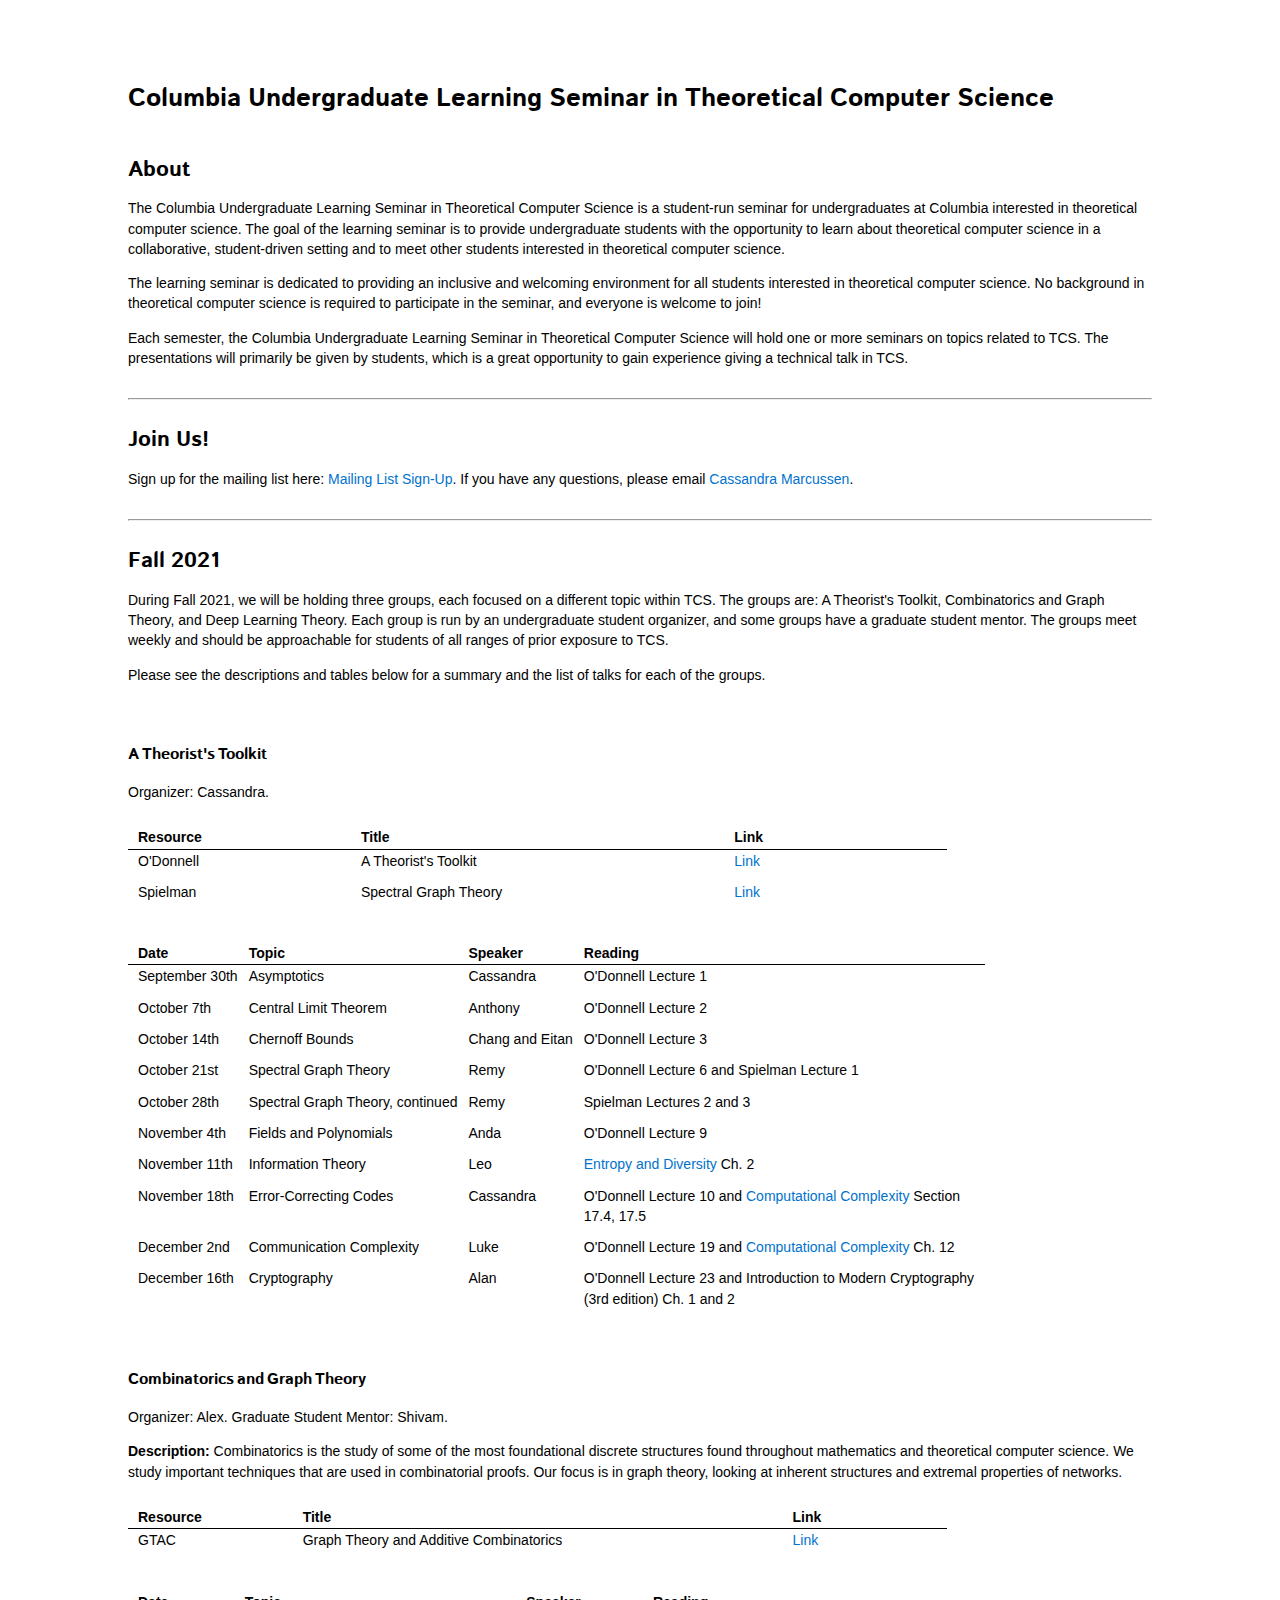
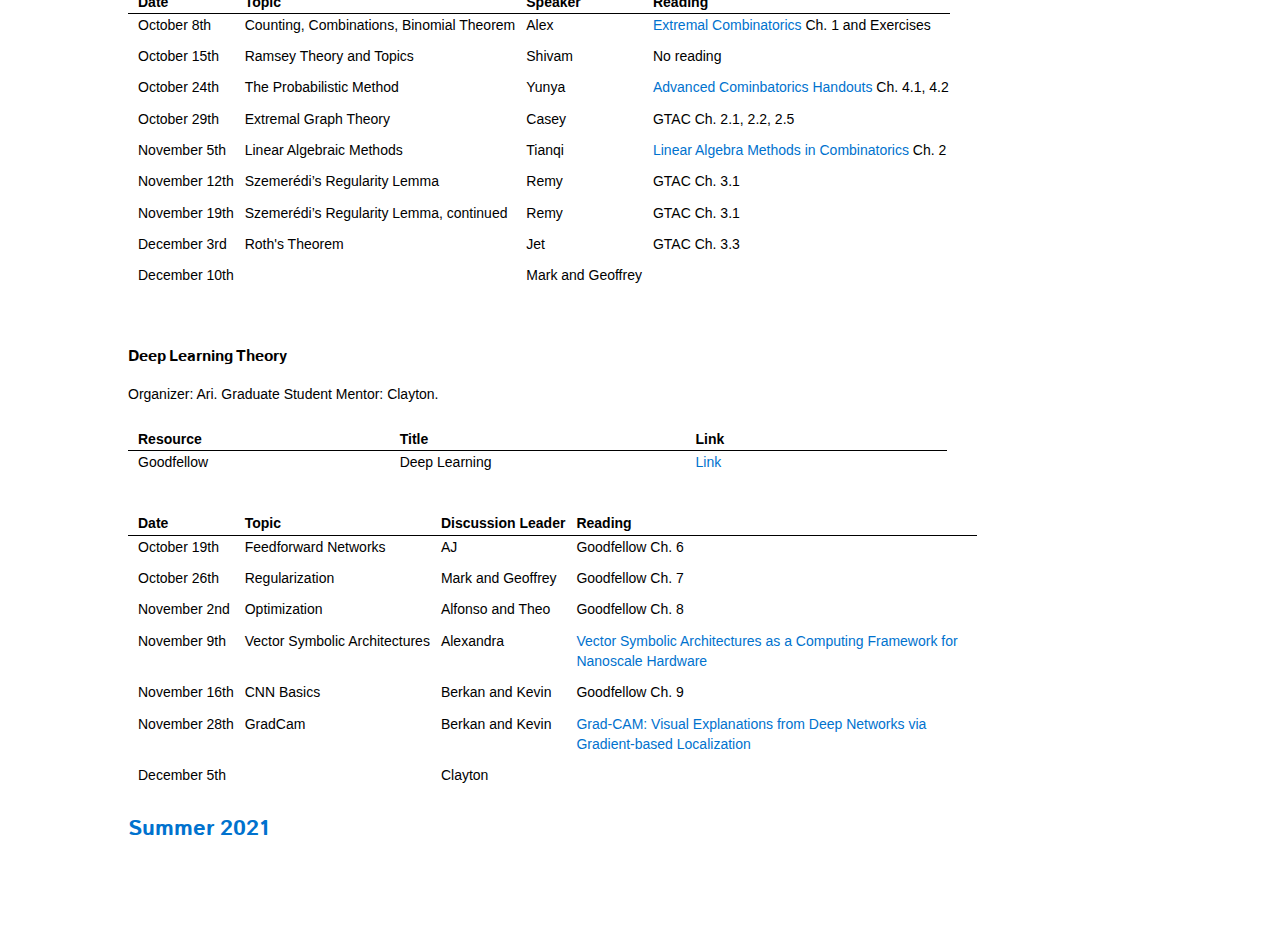
==== undergrad-tcs-seminar/index.html @ 846f9749 "Updating Fall 2021 and Summer 2021 pages" ====
<!DOCTYPE html>
<html lang="en" class="no-js">

<head>
    <!--Website Google searchability-->
    <meta name="google-site-verification" content="xvD194KsBxeaW40tr48z5nGiEF-zbgEgpTNHhK2AMu8" />
    <!-- Mobile Specific Meta -->
    <meta name="viewport" content="width=device-width, initial-scale=1, shrink-to-fit=no">
    <!-- Favicon-->
    <link rel="shortcut icon" href="img/fav.png">
    <!-- Author Meta -->
    <meta name="author" content="Clayton">
    <!-- Meta Description -->
    <meta name="description" content="">
    <!-- Meta Keyword -->
    <meta name="keywords" content="">
    <!-- meta character set -->
    <meta charset="UTF-8">
    <!-- Site Title -->
    <title>Columbia Undergraduate Learning Seminar in Theoretical Computer Science</title>
    <link rel="stylesheet" href="undergrad-seminar-style.css">
    <!--Fonts-->
    <link href="https://fonts.googleapis.com/css?family=Istok+Web|Roboto+Slab&display=swap" rel="stylesheet">
    <!--Favicon-->
    <link rel="apple-touch-icon" sizes="180x180" href="favicon/apple-touch-icon.png">
    <link rel="icon" type="image/png" sizes="32x32" href="favicon/favicon-32x32.png">
    <link rel="icon" type="image/png" sizes="16x16" href="favicon/favicon-16x16.png">
    <link rel="manifest" href="favicon/site.webmanifest">
    <link rel="mask-icon" href="favicon/safari-pinned-tab.svg" color="#5bbad5">
    <meta name="msapplication-TileColor" content="#da532c">
    <meta name="theme-color" content="#ffffff">
    <!-- Script -->
    <script type="text/javascript">
    function toggle_visibility(id) {
        var e = document.getElementById(id);
        if (e.style.display == 'block')
            e.style.display = 'none';
        else
            e.style.display = 'block';
    }
    //-->
    </script>
</head>

<body>
    <h1>Columbia Undergraduate Learning Seminar in Theoretical Computer Science</h1>
   
    <h2>About</h2>
    <p>The Columbia Undergraduate Learning Seminar in Theoretical Computer Science is a student-run seminar for undergraduates at Columbia interested in theoretical computer science. The goal of the learning seminar is to provide undergraduate students with the opportunity to learn about theoretical computer science in a collaborative, student-driven setting and to meet other students interested in theoretical computer science.
    </p>
    <p>
    The learning seminar is dedicated to providing an inclusive and welcoming environment for all students interested in theoretical computer science. No background in theoretical computer science is required to participate in the seminar, and everyone is welcome to join!
    </p>   
    <p>
    Each semester, the Columbia Undergraduate Learning Seminar in Theoretical Computer Science will hold one or more seminars on topics related to TCS. The presentations will primarily be given by students, which is a great opportunity to gain experience giving a technical talk in TCS.
    </p>
    <hr>
    <h2>Join Us!</h2>
    Sign up for the mailing list here: <a href="https://forms.gle/4WubgZShWTWrSktM9">Mailing List Sign-Up</a>.

    If you have any questions, please email <a href="mailto:cem2242@columbia.edu?subject=%5BUndergrad TCS Seminar%5D">Cassandra Marcussen</a>.

    <hr>
    <h2> Fall 2021
    </h2>
    <div id='fall21' style="display: block;">
        <p>During Fall 2021, we will be holding three groups, each focused on a different topic within TCS. The groups are: A Theorist's Toolkit, Combinatorics and Graph Theory, and Deep Learning Theory. Each group is run by an undergraduate student organizer, and some groups have a graduate student mentor. The groups meet weekly and should be approachable for students of all ranges of prior exposure to TCS.</p>
        <p>Please see the descriptions and tables below for a summary and the list of talks for each of the groups.</p>

        <div id='fall21-theorists-toolkit' class='fall21-group'>
            <h3>A Theorist's Toolkit</h3>
            <p>Organizer: Cassandra.</p>
            <!--p><b>Description:</b> </p-->
            <div style="height: 10px;"></div>
            <table>
                <tr>
                    <th>Resource</th>
                    <th>Title</th>
                    <th>Link</th>
                </tr>
                <tr>
                    <td>O'Donnell</td>
                    <td>A Theorist's Toolkit</td>
                    <td><a href="http://www.cs.cmu.edu/~odonnell/toolkit13/">Link</a></td>
                </tr>
                <tr>
                    <td>Spielman</td>
                    <td>Spectral Graph Theory</td>
                    <td><a href="http://www.cs.yale.edu/homes/spielman/561/">Link</a></td>
                </tr>
            </table>
            <div style="height: 30px;"></div>
            <table>
                <tr>
                    <th>Date</th>
                    <th>Topic</th>
                    <th>Speaker</th>
                    <th>Reading</th>
                </tr>
                <tr>
                    <td>September 30th</td>
                    <td>Asymptotics</td>
                    <td>Cassandra</td>
                    <td>O'Donnell Lecture 1</td>
                </tr>
                <tr>
                    <td>October 7th</td>
                    <td>Central Limit Theorem</td>
                    <td>Anthony</td>
                    <td>O'Donnell Lecture 2</td>
                </tr>
                <tr>
                    <td>October 14th</td>
                    <td>Chernoff Bounds</td>
                    <td>Chang and Eitan</td>
                    <td>O'Donnell Lecture 3</td>
                </tr>
                <tr>
                    <td>October 21st</td>
                    <td>Spectral Graph Theory</td>
                    <td>Remy</td>
                    <td>O'Donnell Lecture 6 and Spielman Lecture 1</td>
                </tr>
                <tr>
                    <td>October 28th</td>
                    <td>Spectral Graph Theory, continued</td>
                    <td>Remy</td>
                    <td>Spielman Lectures 2 and 3</td>
                </tr>
                <tr>
                    <td>November 4th</td>
                    <td>Fields and Polynomials</td>
                    <td>Anda</td>
                    <td>O'Donnell Lecture 9</td>
                </tr>
                <tr>
                    <td>November 11th</td>
                    <td>Information Theory</td>
                    <td>Leo</td>
                    <td><a href="https://arxiv.org/pdf/2012.02113.pdf">Entropy and Diversity</a> Ch. 2</td>
                </tr>
                <tr>
                    <td>November 18th</td>
                    <td>Error-Correcting Codes</td>
                    <td>Cassandra</td>
                    <td>O'Donnell Lecture 10 and <a href="https://theory.cs.princeton.edu/complexity/book.pdf">Computational Complexity</a> Section 17.4, 17.5</td>
                </tr>
                <tr>
                    <td>December 2nd</td>
                    <td>Communication Complexity</td>
                    <td>Luke</td>
                    <td>O'Donnell Lecture 19 and <a href="https://theory.cs.princeton.edu/complexity/book.pdf">Computational Complexity</a> Ch. 12</td>
                </tr>
                <tr>
                    <td>December 16th</td>
                    <td>Cryptography</td>
                    <td>Alan</td>
                    <td>O'Donnell Lecture 23 and Introduction to Modern Cryptography (3rd edition) Ch. 1 and 2</td>
                </tr>
            </table>
        </div>

        <div id='fall21-combinatorics-and-graphs' class='fall21-group'>
            <h3>Combinatorics and Graph Theory</h3>
            <p>Organizer: Alex. Graduate Student Mentor: Shivam.</p>
            <p><b>Description:</b> Combinatorics is the study of some of the most foundational discrete structures found throughout mathematics and theoretical computer science. We study important techniques that are used in combinatorial proofs. Our focus is in graph theory, looking at inherent structures and extremal properties of networks.</p>
            <div style="height: 10px;"></div>
            <table>
                <tr>
                    <th>Resource</th>
                    <th>Title</th>
                    <th>Link</th>
                </tr>
                <tr>
                    <td>GTAC</td>
                    <td>Graph Theory and Additive Combinatorics</td>
                    <td><a href="https://yufeizhao.com/gtac/gtac.pdf">Link</a></td>
                </tr>
            </table>
            <div style="height: 30px;"></div>
            <table>
                <tr>
                    <th>Date</th>
                    <th>Topic</th>
                    <th>Speaker</th>
                    <th>Reading</th>
                </tr>
                <tr>
                    <td>October 8th</td>
                    <td>Counting, Combinations, Binomial Theorem</td>
                    <td>Alex</td>
                    <td><a href="https://link.springer.com/book/10.1007%2F978-3-642-17364-6">Extremal Combinatorics</a> Ch. 1 and Exercises</td>
                </tr>
                <tr>
                    <td>October 15th</td>
                    <td>Ramsey Theory and Topics</td>
                    <td>Shivam</td>
                    <td>No reading</td>
                </tr>
                <tr>
                    <td>October 24th</td>
                    <td>The Probabilistic Method</td>
                    <td>Yunya</td>
                    <td><a href="https://www.math.drexel.edu/~jblasiak/ujhandout.pdf">Advanced Cominbatorics Handouts</a> Ch. 4.1, 4.2</td>
                </tr>
                <tr>
                    <td>October 29th</td>
                    <td>Extremal Graph Theory </td>
                    <td>Casey</td>
                    <td>GTAC Ch. 2.1, 2.2, 2.5</td>
                </tr>
                <tr>
                    <td>November 5th</td>
                    <td>Linear Algebraic Methods </td>
                    <td>Tianqi</td>
                    <td><a href="http://www.math.ucsd.edu/~sspiro/Abacus/AbacusF19.pdf">Linear Algebra Methods in Combinatorics</a> Ch. 2</td>
                </tr>
                <tr>
                    <td>November 12th</td>
                    <td>Szemerédi’s Regularity Lemma</td>
                    <td>Remy</td>
                    <td>GTAC Ch. 3.1</td>
                </tr>
                <tr>
                    <td>November 19th</td>
                    <td>Szemerédi’s Regularity Lemma, continued</td>
                    <td>Remy</td>
                    <td>GTAC Ch. 3.1</td>
                </tr>
                <tr>
                    <td>December 3rd</td>
                    <td>Roth's Theorem</td>
                    <td>Jet</td>
                    <td>GTAC Ch. 3.3</td>
                </tr>
                <tr>
                    <td>December 10th</td>
                    <td></td>
                    <td>Mark and Geoffrey</td>
                    <td></td>
                </tr>
            </table>
        </div>
        <div id='fall21-deep-learning-theory' class='fall21-group'>
            <h3>Deep Learning Theory</h3>
            <p>Organizer: Ari. Graduate Student Mentor: Clayton.</p>
            <!--p><b>Description:</b> </p-->
            <div style="height: 10px;"></div>
            <table>
                <tr>
                    <th>Resource</th>
                    <th>Title</th>
                    <th>Link</th>
                </tr>
                <tr>
                    <td>Goodfellow</td>
                    <td>Deep Learning</td>
                    <td><a href="https://www.deeplearningbook.org/">Link</a></td>
                </tr>
            </table>
            <div style="height: 30px;"></div>
            <table>
                <tr>
                    <th>Date</th>
                    <th>Topic</th>
                    <th>Discussion Leader</th>
                    <th>Reading</th>
                </tr>
                <tr>
                    <td>October 19th</td>
                    <td>Feedforward Networks</td>
                    <td>AJ</td>
                    <td>Goodfellow Ch. 6</td>
                </tr>
                <tr>
                    <td>October 26th</td>
                    <td>Regularization</td>
                    <td>Mark and Geoffrey</td>
                    <td>Goodfellow Ch. 7</td>
                </tr>
                <tr>
                    <td>November 2nd</td>
                    <td>Optimization</td>
                    <td>Alfonso and Theo</td>
                    <td>Goodfellow Ch. 8</td>
                </tr>
                <tr>
                    <td>November 9th</td>
                    <td>Vector Symbolic Architectures</td>
                    <td>Alexandra</td>
                    <td><a href="https://arxiv.org/pdf/2106.05268.pdf">Vector Symbolic Architectures as a Computing
                        Framework for Nanoscale Hardware</a></td>
                </tr>
                <tr>
                    <td>November 16th</td>
                    <td>CNN Basics</td>
                    <td>Berkan and Kevin</td>
                    <td>Goodfellow Ch. 9</td>
                </tr>
                <tr>
                    <td>November 28th</td>
                    <td>GradCam</td>
                    <td>Berkan and Kevin</td>
                    <td><a href="https://arxiv.org/pdf/1610.02391.pdf">Grad-CAM: Visual Explanations from Deep Networks
                        via Gradient-based Localization</td>
                </tr>
                <tr>
                    <td>December 5th</td>
                    <td></td>
                    <td>Clayton</td>
                    <td></td>
                </tr>

            </table>
        </div>

    <h2>
        <a href="summer2021.html">Summer 2021</a>
    </h2>
</body>
---- undergrad-tcs-seminar/undergrad-seminar-style.css ----
body {
    padding: 5%;
    width: 80%;
    margin-left: 5%;
    margin-right: auto;
    line-height: 1.45em;
    font-size: 14px;
    font-family: 'Roboto', sans-serif;
}

#left  { 
    float: left;  
    width: 700px;
}

#right  { 
    float: right;  
    width: 400px;
}

table {
    margin-left: auto;
    margin-left: 0px;
    margin-right: auto;
    min-width: 80%;
    max-width: 100%;
    border-collapse: collapse;
    vertical-align: top;
}

tr th {
    text-align: left;
    padding-left: 10px;
    border-bottom: 1px solid black;
    vertical-align: top;
}

td {
    text-align: left;
    padding-left: 10px;
    min-width: 80px;
    max-width: 400px;
    vertical-align: top;
    padding-bottom: 10px;
}

tr:hover {
    background-color: rgb(0 114 206 / 31%);
}

a {
    color: rgb(0, 114, 206);
    text-decoration: none;
}

a:hover {
    text-decoration: underline;
    text-decoration-color: rgb(0, 114, 206);
}

h1, h2, h3 {
    font-family: 'Istok Web', sans-serif;
    word-spacing: -2px;
}


h1 {
    font-size: 26px;
    font-weight: 700;
    margin-bottom: 50px;
}

h2 {
    font-size: 22px;
    font-weight: 700;
}

ul {
    padding-left: 1.5em;
    padding-bottom: 20px;
}


strong {
    color: rgb(0, 51, 160);
}

hr {
    margin-top: 30px;
    margin-bottom: 30px;
    color: rgb(0, 51, 160);
}

.sum21-group, .fall21-group {
    padding-top: 30px;
    padding-bottom: 5px;
}

#sum21-NPCompleteness {
    padding-top: 5px;
}


/**********/
/** Tabs **/
/**********/

.tab {
  overflow: hidden;
}

/* Style the buttons that are used to open the tab content */
.tab button {
    float: left;
    border: none;
    outline: none;
    background: white;
    cursor: pointer;
    padding: 14px 16px;
    padding-left: 0px;
    padding-right: 36px;
    color: rgb(108, 172, 228);
}

.tab-button h2 {
    font-size: 22px;
}

/* Change background color of buttons on hover */
.tab button:hover {
    color: rgb(0, 114, 206);
}

/* Create an active/current tablink class */
.tab button.active {
    color: rgb(0, 114, 206);
}

.tab button.active h2 {
    color: rgb(0, 114, 206);
    position: relative;
    text-decoration: none;
    padding-bottom: -10px;
    border-bottom: 2px solid rgb(0, 114, 206);
    display: inline-block; /*Add this*/
    left: 50%; /*Add this*/
    transform: translate(-50%, 0); /*Add this*/
}

/* Style the tab content */
.tabcontent {
    display: none;
    padding: 6px 0px;
    border-top: none;
    padding-top: 12px;
}

/**********/
/* Images */
/**********/

.imgs-row {
    display: flex;
    flex-wrap: wrap;
}

.imgs-row a {
    color: rgb(0, 51, 160);
    text-decoration: inherit;
}

.imgs-row a:hover {
    text-decoration: underline;
    text-decoration-color: rgb(0, 51, 160);
}

#people {
	padding-top: 25px;
}

/* Create three equal columns that sits next to each other */
.img-container {
    text-align: center;
    width: 200px;
    padding-right: 45px;
    padding-bottom: 35px;
/*    padding: 0 0px;*/
}

.imgs-row {
	margin-right: -45px;
}

.imgs-row img {
    margin-top: 8px;
    vertical-align: middle;
    border-radius: 2px;
    height: 200px;
    width: 200x;
}

.imgs-row .img-name {
/*    font-family: 'Istok Web', sans-serif;*/
    font-size: 16px;
    font-weight: bolder;
    color: rgb(0, 51, 160);
    font-weight: 500;
    margin-top: 8px;
    vertical-align: middle;
    width: 100%;
}

.imgs-row .img-interests {
    color: dimgray;
    font-size: 14px;
    margin-bottom: 8px;
    vertical-align: middle;
    width: 100%;
}

/************/
/* Calendar */
/************/

.pbody
{
    color: gray;
}

.curr
{
    font-weight: bolder;
    color: rgb(0, 51, 160);
}

.events td
{
    font-size: 100%;
    color: #333333;
    vertical-align: top;
}

.event
{
   color: #333333;
}

.description
{
/*    white-space: pre-line;*/
/*    text-align: justify;*/
    display: block;
}

.cal:link
{
    text-decoration: none;
}

.cal:visited
{
    text-decoration: none;
}

.cal:hover
{
    text-decoration: none;
}

.cal:active
{
    text-decoration: none;
}

.time
{
    text-align: left;
    padding-right: 0.7em;
    white-space: nowrap;
}

.date
{
    text-align: left;
    padding-right: 0.5em;
    white-space: nowrap;
}

.fontsmall
{
    font-size: 85%;
}
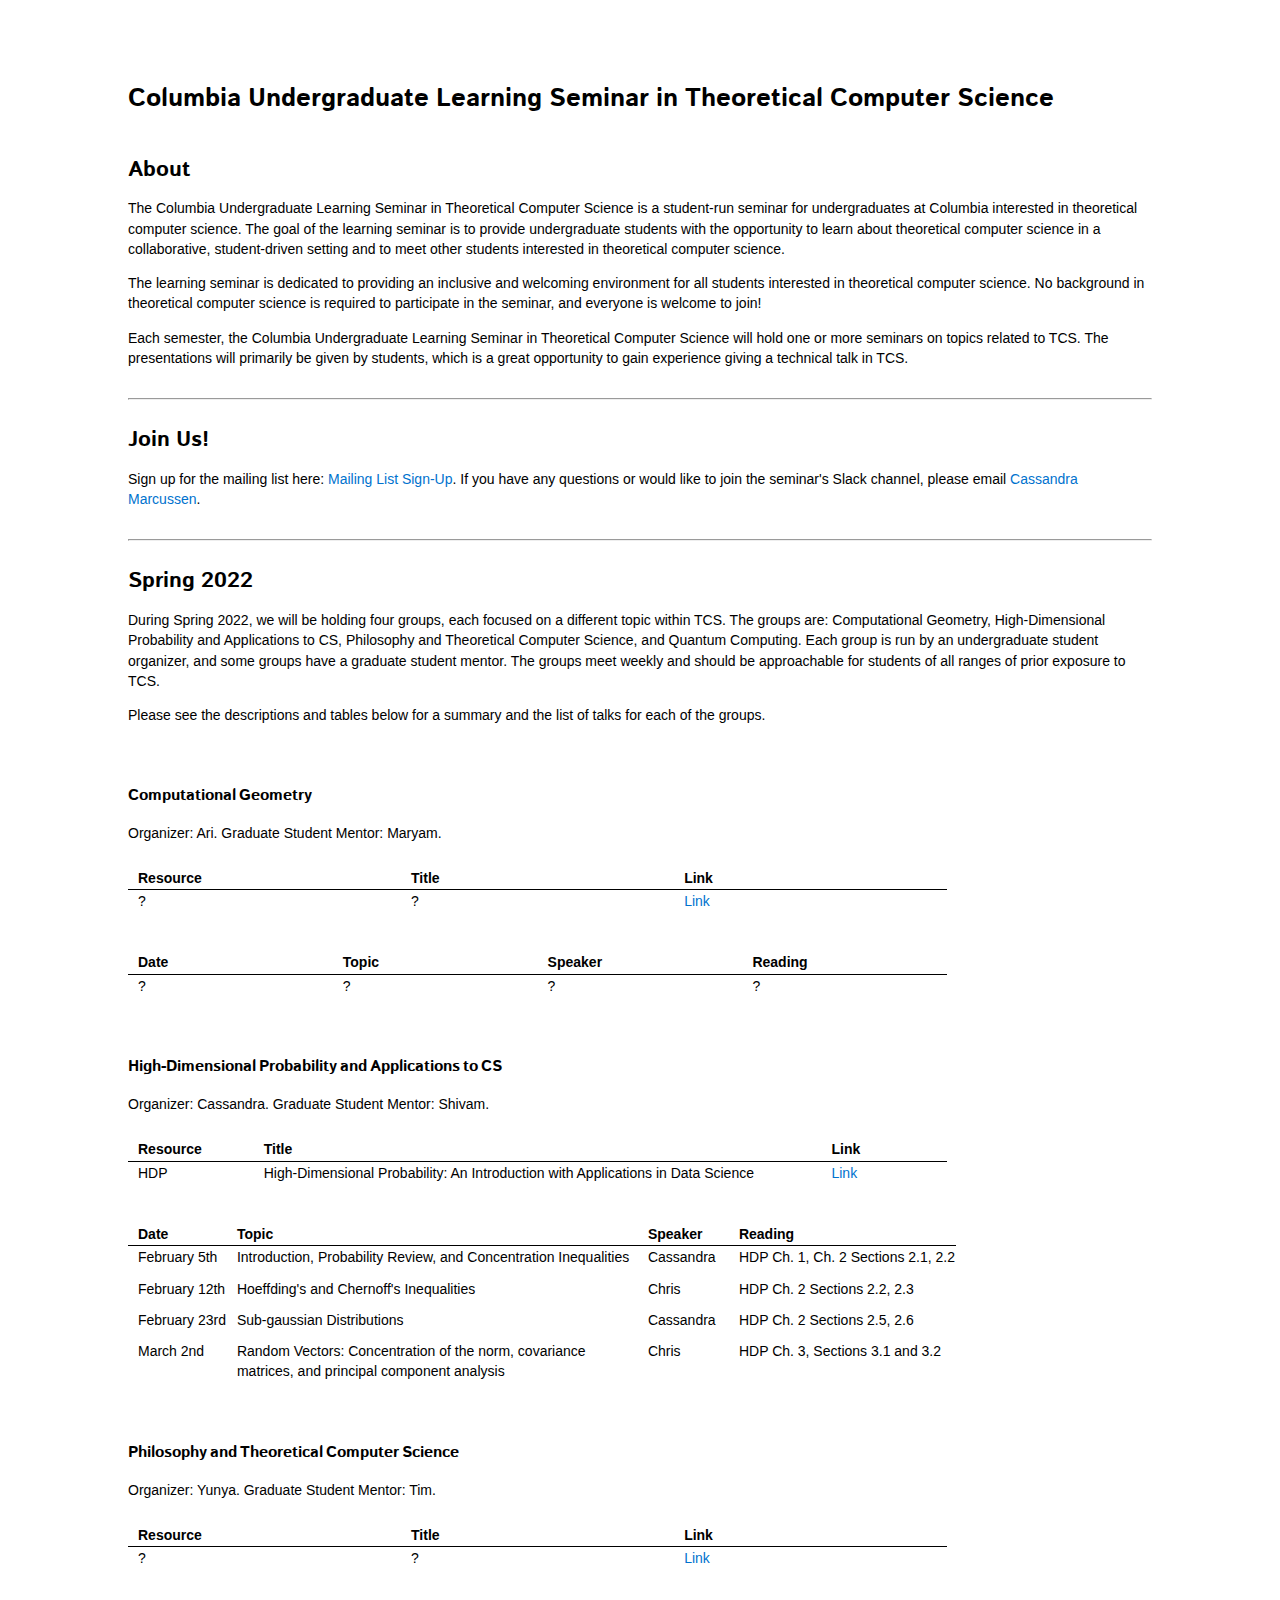
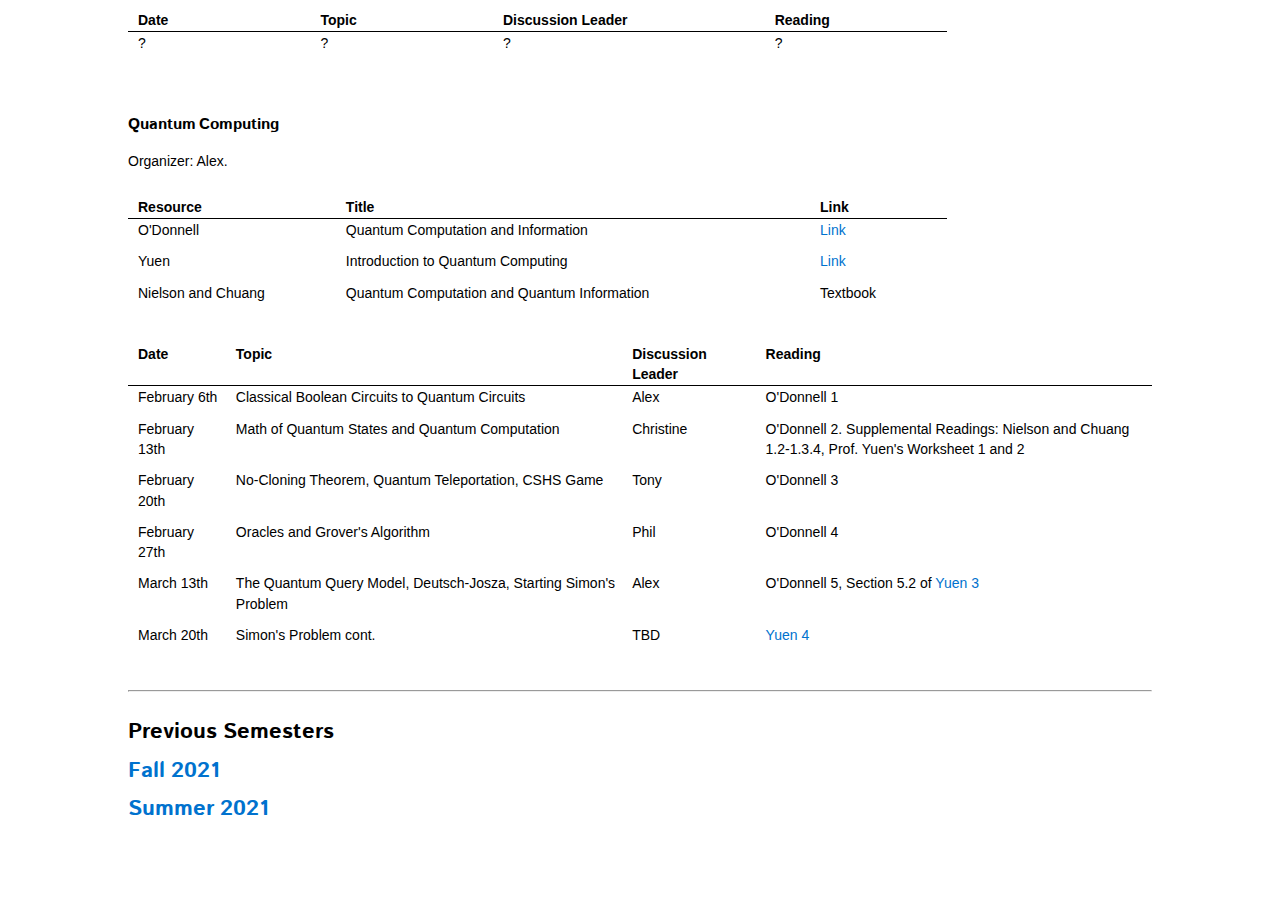
==== commit 08a94a95: "Adding Spring 2022 group meetings" ====
--- a/undergrad-tcs-seminar/index.html
+++ b/undergrad-tcs-seminar/index.html
@@ -58,18 +58,18 @@
     <h2>Join Us!</h2>
     Sign up for the mailing list here: <a href="https://forms.gle/4WubgZShWTWrSktM9">Mailing List Sign-Up</a>.
 
-    If you have any questions, please email <a href="mailto:cem2242@columbia.edu?subject=%5BUndergrad TCS Seminar%5D">Cassandra Marcussen</a>.
+    If you have any questions or would like to join the seminar's Slack channel, please email <a href="mailto:cem2242@columbia.edu?subject=%5BUndergrad TCS Seminar%5D">Cassandra Marcussen</a>.
 
     <hr>
-    <h2> Fall 2021
+    <h2> Spring 2022
     </h2>
     <div id='fall21' style="display: block;">
-        <p>During Fall 2021, we will be holding three groups, each focused on a different topic within TCS. The groups are: A Theorist's Toolkit, Combinatorics and Graph Theory, and Deep Learning Theory. Each group is run by an undergraduate student organizer, and some groups have a graduate student mentor. The groups meet weekly and should be approachable for students of all ranges of prior exposure to TCS.</p>
+        <p>During Spring 2022, we will be holding four groups, each focused on a different topic within TCS. The groups are: Computational Geometry, High-Dimensional Probability and Applications to CS, Philosophy and Theoretical Computer Science, and Quantum Computing. Each group is run by an undergraduate student organizer, and some groups have a graduate student mentor. The groups meet weekly and should be approachable for students of all ranges of prior exposure to TCS.</p>
         <p>Please see the descriptions and tables below for a summary and the list of talks for each of the groups.</p>
 
-        <div id='fall21-theorists-toolkit' class='fall21-group'>
-            <h3>A Theorist's Toolkit</h3>
-            <p>Organizer: Cassandra.</p>
+        <div class='fall21-group'>
+            <h3>Computational Geometry</h3>
+            <p>Organizer: Ari. Graduate Student Mentor: Maryam.</p>
             <!--p><b>Description:</b> </p-->
             <div style="height: 10px;"></div>
             <table>
@@ -79,241 +79,190 @@
                     <th>Link</th>
                 </tr>
                 <tr>
+                    <td>?</td>
+                    <td>?</td>
+                    <td><a href="?">Link</a></td>
+                </tr>
+            </table>
+            <div style="height: 30px;"></div>
+            <table>
+                <tr>
+                    <th>Date</th>
+                    <th>Topic</th>
+                    <th>Speaker</th>
+                    <th>Reading</th>
+                </tr>
+                <tr>
+                    <td>?</td>
+                    <td>?</td>
+                    <td>?</td>
+                    <td>?</td>
+                </tr>
+            </table>
+        </div>
+
+        <div class='fall21-group'>
+            <h3>High-Dimensional Probability and Applications to CS</h3>
+            <p>Organizer: Cassandra. Graduate Student Mentor: Shivam.</p>
+            <div style="height: 10px;"></div>
+            <table>
+                <tr>
+                    <th>Resource</th>
+                    <th>Title</th>
+                    <th>Link</th>
+                </tr>
+                <tr>
+                    <td>HDP</td>
+                    <td>High-Dimensional Probability: An Introduction with Applications in Data Science</td>
+                    <td><a href="https://www.math.uci.edu/~rvershyn/papers/HDP-book/HDP-book.html#">Link</a></td>
+                </tr>
+            </table>
+            <div style="height: 30px;"></div>
+            <table>
+                <tr>
+                    <th>Date</th>
+                    <th>Topic</th>
+                    <th>Speaker</th>
+                    <th>Reading</th>
+                </tr>
+                <tr>
+                    <td>February 5th</td>
+                    <td>Introduction, Probability Review, and Concentration Inequalities</td>
+                    <td>Cassandra</td>
+                    <td>HDP Ch. 1, Ch. 2 Sections 2.1, 2.2</td>
+                </tr>
+                <tr>
+                    <td>February 12th</td>
+                    <td>Hoeffding's and Chernoff's Inequalities</td>
+                    <td>Chris</td>
+                    <td>HDP Ch. 2 Sections 2.2, 2.3</td>
+                </tr>
+                <tr>
+                    <td>February 23rd</td>
+                    <td>Sub-gaussian Distributions</td>
+                    <td>Cassandra</td>
+                    <td>HDP Ch. 2 Sections 2.5, 2.6</td>
+                </tr>
+                <tr>
+                    <td>March 2nd</td>
+                    <td>Random Vectors: Concentration of the norm, covariance matrices, and principal component analysis</td>
+                    <td>Chris</td>
+                    <td>HDP Ch. 3, Sections 3.1 and 3.2</td>
+                </tr>
+            </table>
+            </table>
+        </div>
+        <div class='fall21-group'>
+            <h3>Philosophy and Theoretical Computer Science</h3>
+            <p>Organizer: Yunya. Graduate Student Mentor: Tim.</p>
+            <!--p><b>Description:</b> </p-->
+            <div style="height: 10px;"></div>
+            <table>
+                <tr>
+                    <th>Resource</th>
+                    <th>Title</th>
+                    <th>Link</th>
+                </tr>
+                <tr>
+                    <td>?</td>
+                    <td>?</td>
+                    <td><a href="?">Link</a></td>
+                </tr>
+            </table>
+            <div style="height: 30px;"></div>
+            <table>
+                <tr>
+                    <th>Date</th>
+                    <th>Topic</th>
+                    <th>Discussion Leader</th>
+                    <th>Reading</th>
+                </tr>
+                <tr>
+                    <td>?</td>
+                    <td>?</td>
+                    <td>?</td>
+                    <td>?</td>
+                </tr>
+            </table>
+        </div>
+        <div class='fall21-group'>
+            <h3>Quantum Computing</h3>
+            <p>Organizer: Alex.</p>
+            <!--p><b>Description:</b> </p-->
+            <div style="height: 10px;"></div>
+            <table>
+                <tr>
+                    <th>Resource</th>
+                    <th>Title</th>
+                    <th>Link</th>
+                </tr>
+                <tr>
                     <td>O'Donnell</td>
-                    <td>A Theorist's Toolkit</td>
-                    <td><a href="http://www.cs.cmu.edu/~odonnell/toolkit13/">Link</a></td>
-                </tr>
-                <tr>
-                    <td>Spielman</td>
-                    <td>Spectral Graph Theory</td>
-                    <td><a href="http://www.cs.yale.edu/homes/spielman/561/">Link</a></td>
-                </tr>
-            </table>
-            <div style="height: 30px;"></div>
-            <table>
-                <tr>
-                    <th>Date</th>
-                    <th>Topic</th>
-                    <th>Speaker</th>
-                    <th>Reading</th>
-                </tr>
-                <tr>
-                    <td>September 30th</td>
-                    <td>Asymptotics</td>
-                    <td>Cassandra</td>
-                    <td>O'Donnell Lecture 1</td>
-                </tr>
-                <tr>
-                    <td>October 7th</td>
-                    <td>Central Limit Theorem</td>
-                    <td>Anthony</td>
-                    <td>O'Donnell Lecture 2</td>
-                </tr>
-                <tr>
-                    <td>October 14th</td>
-                    <td>Chernoff Bounds</td>
-                    <td>Chang and Eitan</td>
-                    <td>O'Donnell Lecture 3</td>
-                </tr>
-                <tr>
-                    <td>October 21st</td>
-                    <td>Spectral Graph Theory</td>
-                    <td>Remy</td>
-                    <td>O'Donnell Lecture 6 and Spielman Lecture 1</td>
-                </tr>
-                <tr>
-                    <td>October 28th</td>
-                    <td>Spectral Graph Theory, continued</td>
-                    <td>Remy</td>
-                    <td>Spielman Lectures 2 and 3</td>
-                </tr>
-                <tr>
-                    <td>November 4th</td>
-                    <td>Fields and Polynomials</td>
-                    <td>Anda</td>
-                    <td>O'Donnell Lecture 9</td>
-                </tr>
-                <tr>
-                    <td>November 11th</td>
-                    <td>Information Theory</td>
-                    <td>Leo</td>
-                    <td><a href="https://arxiv.org/pdf/2012.02113.pdf">Entropy and Diversity</a> Ch. 2</td>
-                </tr>
-                <tr>
-                    <td>November 18th</td>
-                    <td>Error-Correcting Codes</td>
-                    <td>Cassandra</td>
-                    <td>O'Donnell Lecture 10 and <a href="https://theory.cs.princeton.edu/complexity/book.pdf">Computational Complexity</a> Section 17.4, 17.5</td>
-                </tr>
-                <tr>
-                    <td>December 2nd</td>
-                    <td>Communication Complexity</td>
-                    <td>Luke</td>
-                    <td>O'Donnell Lecture 19 and <a href="https://theory.cs.princeton.edu/complexity/book.pdf">Computational Complexity</a> Ch. 12</td>
-                </tr>
-                <tr>
-                    <td>December 16th</td>
-                    <td>Cryptography</td>
-                    <td>Alan</td>
-                    <td>O'Donnell Lecture 23 and Introduction to Modern Cryptography (3rd edition) Ch. 1 and 2</td>
-                </tr>
-            </table>
-        </div>
-
-        <div id='fall21-combinatorics-and-graphs' class='fall21-group'>
-            <h3>Combinatorics and Graph Theory</h3>
-            <p>Organizer: Alex. Graduate Student Mentor: Shivam.</p>
-            <p><b>Description:</b> Combinatorics is the study of some of the most foundational discrete structures found throughout mathematics and theoretical computer science. We study important techniques that are used in combinatorial proofs. Our focus is in graph theory, looking at inherent structures and extremal properties of networks.</p>
-            <div style="height: 10px;"></div>
-            <table>
-                <tr>
-                    <th>Resource</th>
-                    <th>Title</th>
-                    <th>Link</th>
-                </tr>
-                <tr>
-                    <td>GTAC</td>
-                    <td>Graph Theory and Additive Combinatorics</td>
-                    <td><a href="https://yufeizhao.com/gtac/gtac.pdf">Link</a></td>
-                </tr>
-            </table>
-            <div style="height: 30px;"></div>
-            <table>
-                <tr>
-                    <th>Date</th>
-                    <th>Topic</th>
-                    <th>Speaker</th>
-                    <th>Reading</th>
-                </tr>
-                <tr>
-                    <td>October 8th</td>
-                    <td>Counting, Combinations, Binomial Theorem</td>
+                    <td>Quantum Computation and Information</td>
+                    <td><a href="http://www.cs.cmu.edu/~odonnell/quantum15/">Link</a></td>
+                </tr>
+                <tr>
+                    <td>Yuen</td>
+                    <td>Introduction to Quantum Computing</td>
+                    <td><a href="http://henryyuen.net/classes/spring2021/">Link</a></td>
+                </tr>
+                <tr>
+                    <td>Nielson and Chuang</td>
+                    <td>Quantum Computation and Quantum Information</td>
+                    <td>Textbook</td>
+                </tr>
+            </table>
+            <div style="height: 30px;"></div>
+            <table>
+                <tr>
+                    <th>Date</th>
+                    <th>Topic</th>
+                    <th>Discussion Leader</th>
+                    <th>Reading</th>
+                </tr>
+                <tr>
+                    <td>February 6th</td>
+                    <td>Classical Boolean Circuits to Quantum Circuits</td>
                     <td>Alex</td>
-                    <td><a href="https://link.springer.com/book/10.1007%2F978-3-642-17364-6">Extremal Combinatorics</a> Ch. 1 and Exercises</td>
-                </tr>
-                <tr>
-                    <td>October 15th</td>
-                    <td>Ramsey Theory and Topics</td>
-                    <td>Shivam</td>
-                    <td>No reading</td>
-                </tr>
-                <tr>
-                    <td>October 24th</td>
-                    <td>The Probabilistic Method</td>
-                    <td>Yunya</td>
-                    <td><a href="https://www.math.drexel.edu/~jblasiak/ujhandout.pdf">Advanced Cominbatorics Handouts</a> Ch. 4.1, 4.2</td>
-                </tr>
-                <tr>
-                    <td>October 29th</td>
-                    <td>Extremal Graph Theory </td>
-                    <td>Casey</td>
-                    <td>GTAC Ch. 2.1, 2.2, 2.5</td>
-                </tr>
-                <tr>
-                    <td>November 5th</td>
-                    <td>Linear Algebraic Methods </td>
-                    <td>Tianqi</td>
-                    <td><a href="http://www.math.ucsd.edu/~sspiro/Abacus/AbacusF19.pdf">Linear Algebra Methods in Combinatorics</a> Ch. 2</td>
-                </tr>
-                <tr>
-                    <td>November 12th</td>
-                    <td>Szemerédi’s Regularity Lemma</td>
-                    <td>Remy</td>
-                    <td>GTAC Ch. 3.1</td>
-                </tr>
-                <tr>
-                    <td>November 19th</td>
-                    <td>Szemerédi’s Regularity Lemma, continued</td>
-                    <td>Remy</td>
-                    <td>GTAC Ch. 3.1</td>
-                </tr>
-                <tr>
-                    <td>December 3rd</td>
-                    <td>Roth's Theorem</td>
-                    <td>Jet</td>
-                    <td>GTAC Ch. 3.3</td>
-                </tr>
-                <tr>
-                    <td>December 10th</td>
-                    <td></td>
-                    <td>Mark and Geoffrey</td>
-                    <td></td>
-                </tr>
-            </table>
-        </div>
-        <div id='fall21-deep-learning-theory' class='fall21-group'>
-            <h3>Deep Learning Theory</h3>
-            <p>Organizer: Ari. Graduate Student Mentor: Clayton.</p>
-            <!--p><b>Description:</b> </p-->
-            <div style="height: 10px;"></div>
-            <table>
-                <tr>
-                    <th>Resource</th>
-                    <th>Title</th>
-                    <th>Link</th>
-                </tr>
-                <tr>
-                    <td>Goodfellow</td>
-                    <td>Deep Learning</td>
-                    <td><a href="https://www.deeplearningbook.org/">Link</a></td>
-                </tr>
-            </table>
-            <div style="height: 30px;"></div>
-            <table>
-                <tr>
-                    <th>Date</th>
-                    <th>Topic</th>
-                    <th>Discussion Leader</th>
-                    <th>Reading</th>
-                </tr>
-                <tr>
-                    <td>October 19th</td>
-                    <td>Feedforward Networks</td>
-                    <td>AJ</td>
-                    <td>Goodfellow Ch. 6</td>
-                </tr>
-                <tr>
-                    <td>October 26th</td>
-                    <td>Regularization</td>
-                    <td>Mark and Geoffrey</td>
-                    <td>Goodfellow Ch. 7</td>
-                </tr>
-                <tr>
-                    <td>November 2nd</td>
-                    <td>Optimization</td>
-                    <td>Alfonso and Theo</td>
-                    <td>Goodfellow Ch. 8</td>
-                </tr>
-                <tr>
-                    <td>November 9th</td>
-                    <td>Vector Symbolic Architectures</td>
-                    <td>Alexandra</td>
-                    <td><a href="https://arxiv.org/pdf/2106.05268.pdf">Vector Symbolic Architectures as a Computing
-                        Framework for Nanoscale Hardware</a></td>
-                </tr>
-                <tr>
-                    <td>November 16th</td>
-                    <td>CNN Basics</td>
-                    <td>Berkan and Kevin</td>
-                    <td>Goodfellow Ch. 9</td>
-                </tr>
-                <tr>
-                    <td>November 28th</td>
-                    <td>GradCam</td>
-                    <td>Berkan and Kevin</td>
-                    <td><a href="https://arxiv.org/pdf/1610.02391.pdf">Grad-CAM: Visual Explanations from Deep Networks
-                        via Gradient-based Localization</td>
-                </tr>
-                <tr>
-                    <td>December 5th</td>
-                    <td></td>
-                    <td>Clayton</td>
-                    <td></td>
-                </tr>
-
-            </table>
-        </div>
-
+                    <td>O'Donnell 1</td>
+                </tr>
+                <tr>
+                    <td>February 13th</td>
+                    <td>Math of Quantum States and Quantum Computation</td>
+                    <td>Christine</td>
+                    <td>O'Donnell 2. Supplemental Readings: Nielson and Chuang 1.2-1.3.4, Prof. Yuen's Worksheet 1 and 2</td>
+                </tr>
+                <tr>
+                    <td>February 20th</td>
+                    <td>No-Cloning Theorem, Quantum Teleportation, CSHS Game</td>
+                    <td>Tony</td>
+                    <td>O'Donnell 3</td>
+                </tr>
+                <tr>
+                    <td>February 27th</td>
+                    <td>Oracles and Grover's Algorithm</td>
+                    <td>Phil</td>
+                    <td>O'Donnell 4</td>
+                </tr>
+                <tr>
+                    <td>March 13th</td>
+                    <td>The Quantum Query Model, Deutsch-Josza, Starting Simon's Problem</td>
+                    <td>Alex</td>
+                    <td>O'Donnell 5, Section 5.2 of <a href="https://henryyuen.net/fall2018/scribe3.pdf">Yuen 3</a></td>
+                </tr>
+                <tr>
+                    <td>March 20th</td>
+                    <td>Simon's Problem cont.</td>
+                    <td>TBD</td>
+                    <td><a href="https://henryyuen.net/fall2018/scribe4.pdf">Yuen 4</a></td>
+                </tr>
+            </table>
+        </div>
+    <hr>
+    <h2>Previous Semesters</h2>
+    <h2>
+        <a href="fall2021.html">Fall 2021</a>
+    </h2>
     <h2>
         <a href="summer2021.html">Summer 2021</a>
     </h2>
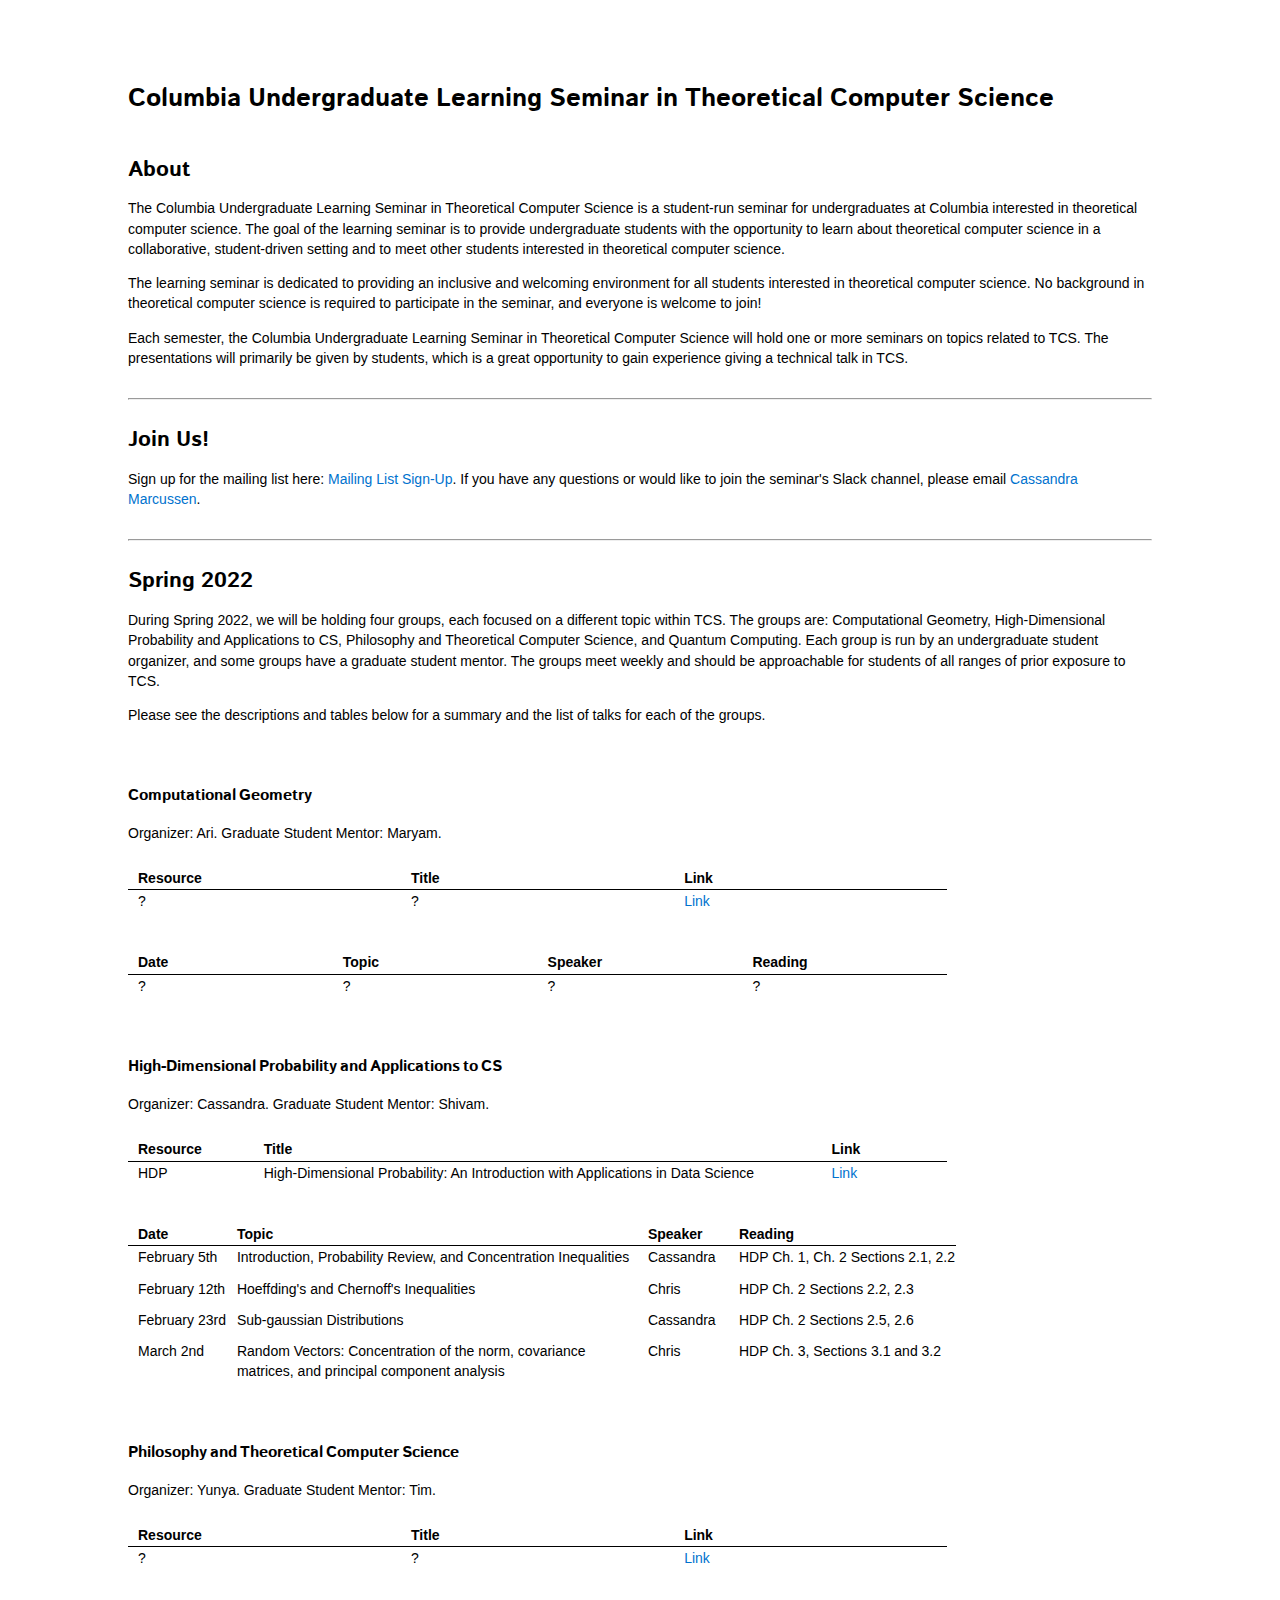
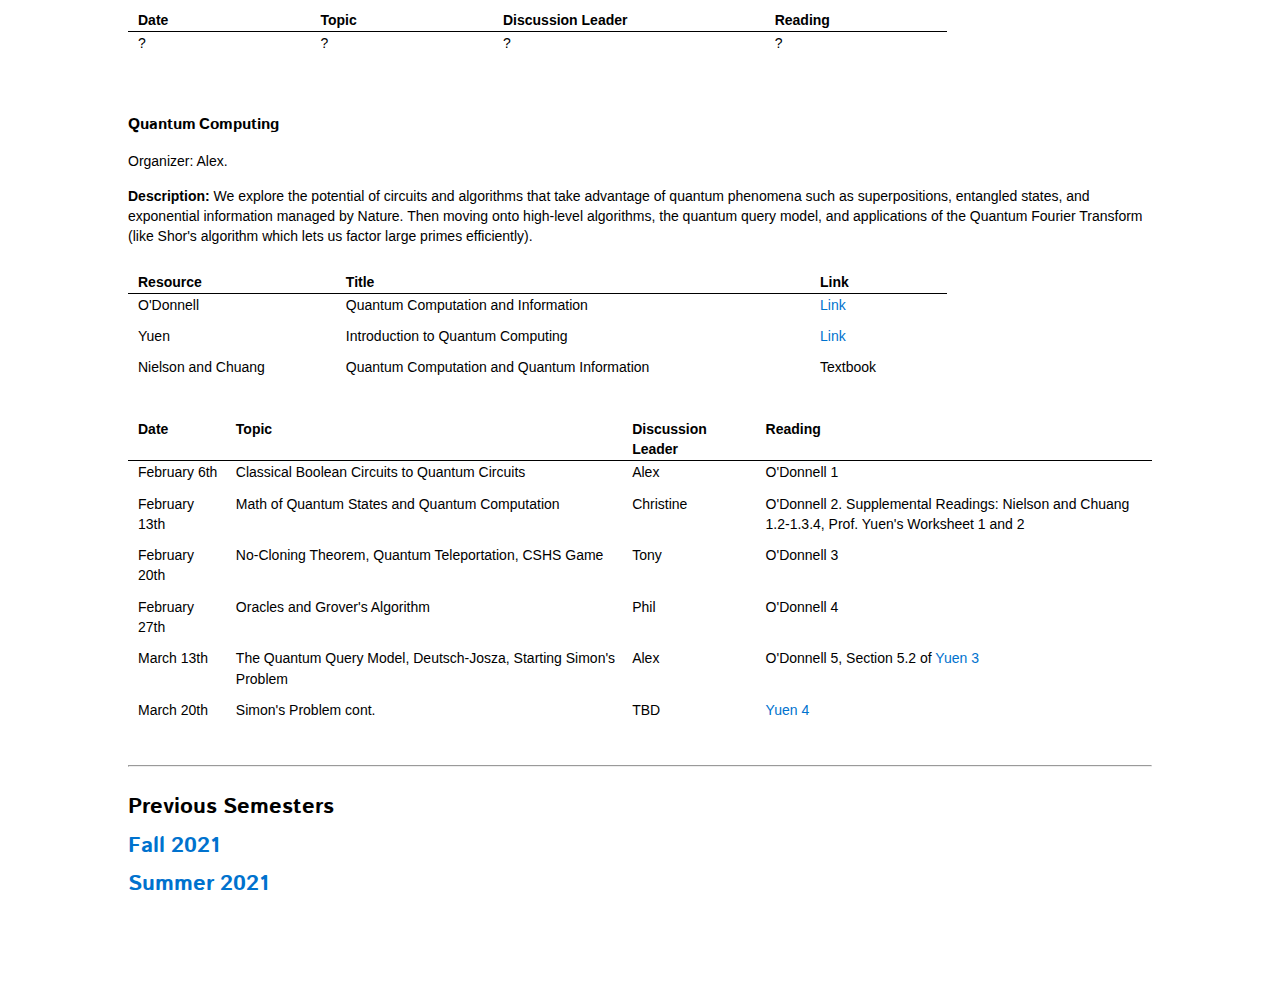
==== commit 534516f8: "Quantum computing group description" ====
--- a/undergrad-tcs-seminar/index.html
+++ b/undergrad-tcs-seminar/index.html
@@ -188,7 +188,7 @@
         <div class='fall21-group'>
             <h3>Quantum Computing</h3>
             <p>Organizer: Alex.</p>
-            <!--p><b>Description:</b> </p-->
+            <p><b>Description:</b> We explore the potential of circuits and algorithms that take advantage of quantum phenomena such as superpositions, entangled states, and exponential information managed by Nature. Then moving onto high-level algorithms, the quantum query model, and applications of the Quantum Fourier Transform (like Shor's algorithm which lets us factor large primes efficiently).</p>
             <div style="height: 10px;"></div>
             <table>
                 <tr>
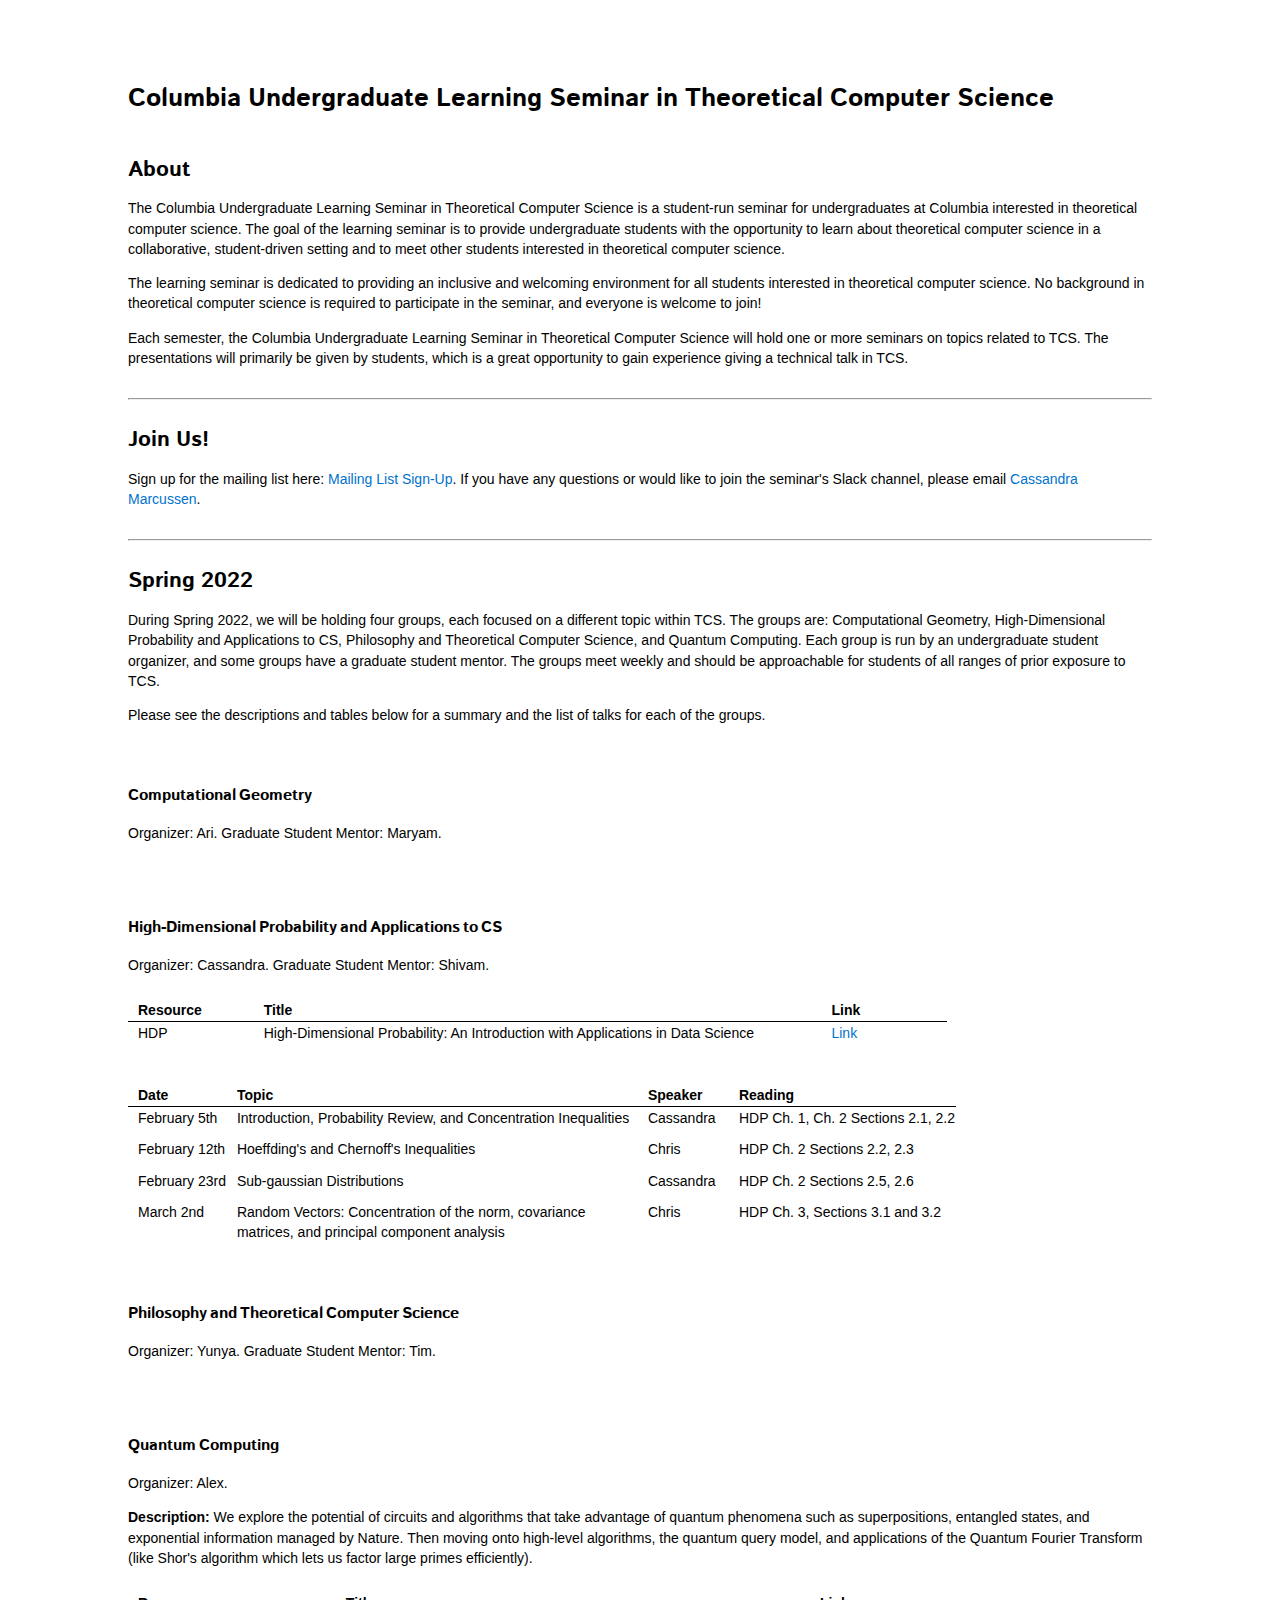
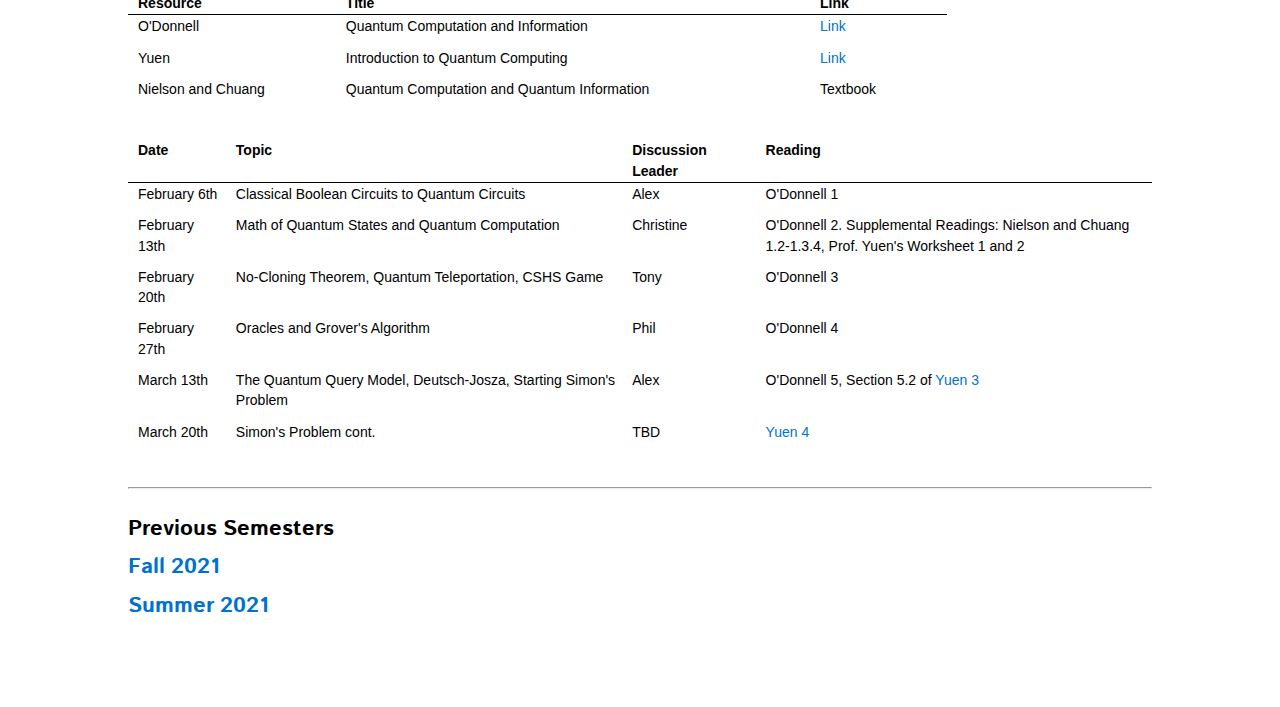
==== commit 4b8c836b: "Removing empty table" ====
--- a/undergrad-tcs-seminar/index.html
+++ b/undergrad-tcs-seminar/index.html
@@ -72,7 +72,7 @@
             <p>Organizer: Ari. Graduate Student Mentor: Maryam.</p>
             <!--p><b>Description:</b> </p-->
             <div style="height: 10px;"></div>
-            <table>
+            <!--table>
                 <tr>
                     <th>Resource</th>
                     <th>Title</th>
@@ -98,7 +98,7 @@
                     <td>?</td>
                     <td>?</td>
                 </tr>
-            </table>
+            </table-->
         </div>
 
         <div class='fall21-group'>
@@ -157,7 +157,7 @@
             <p>Organizer: Yunya. Graduate Student Mentor: Tim.</p>
             <!--p><b>Description:</b> </p-->
             <div style="height: 10px;"></div>
-            <table>
+            <!--table>
                 <tr>
                     <th>Resource</th>
                     <th>Title</th>
@@ -174,16 +174,16 @@
                 <tr>
                     <th>Date</th>
                     <th>Topic</th>
-                    <th>Discussion Leader</th>
-                    <th>Reading</th>
-                </tr>
-                <tr>
-                    <td>?</td>
-                    <td>?</td>
-                    <td>?</td>
-                    <td>?</td>
-                </tr>
-            </table>
+                    <th>Speaker</th>
+                    <th>Reading</th>
+                </tr>
+                <tr>
+                    <td>?</td>
+                    <td>?</td>
+                    <td>?</td>
+                    <td>?</td>
+                </tr>
+            </table-->
         </div>
         <div class='fall21-group'>
             <h3>Quantum Computing</h3>
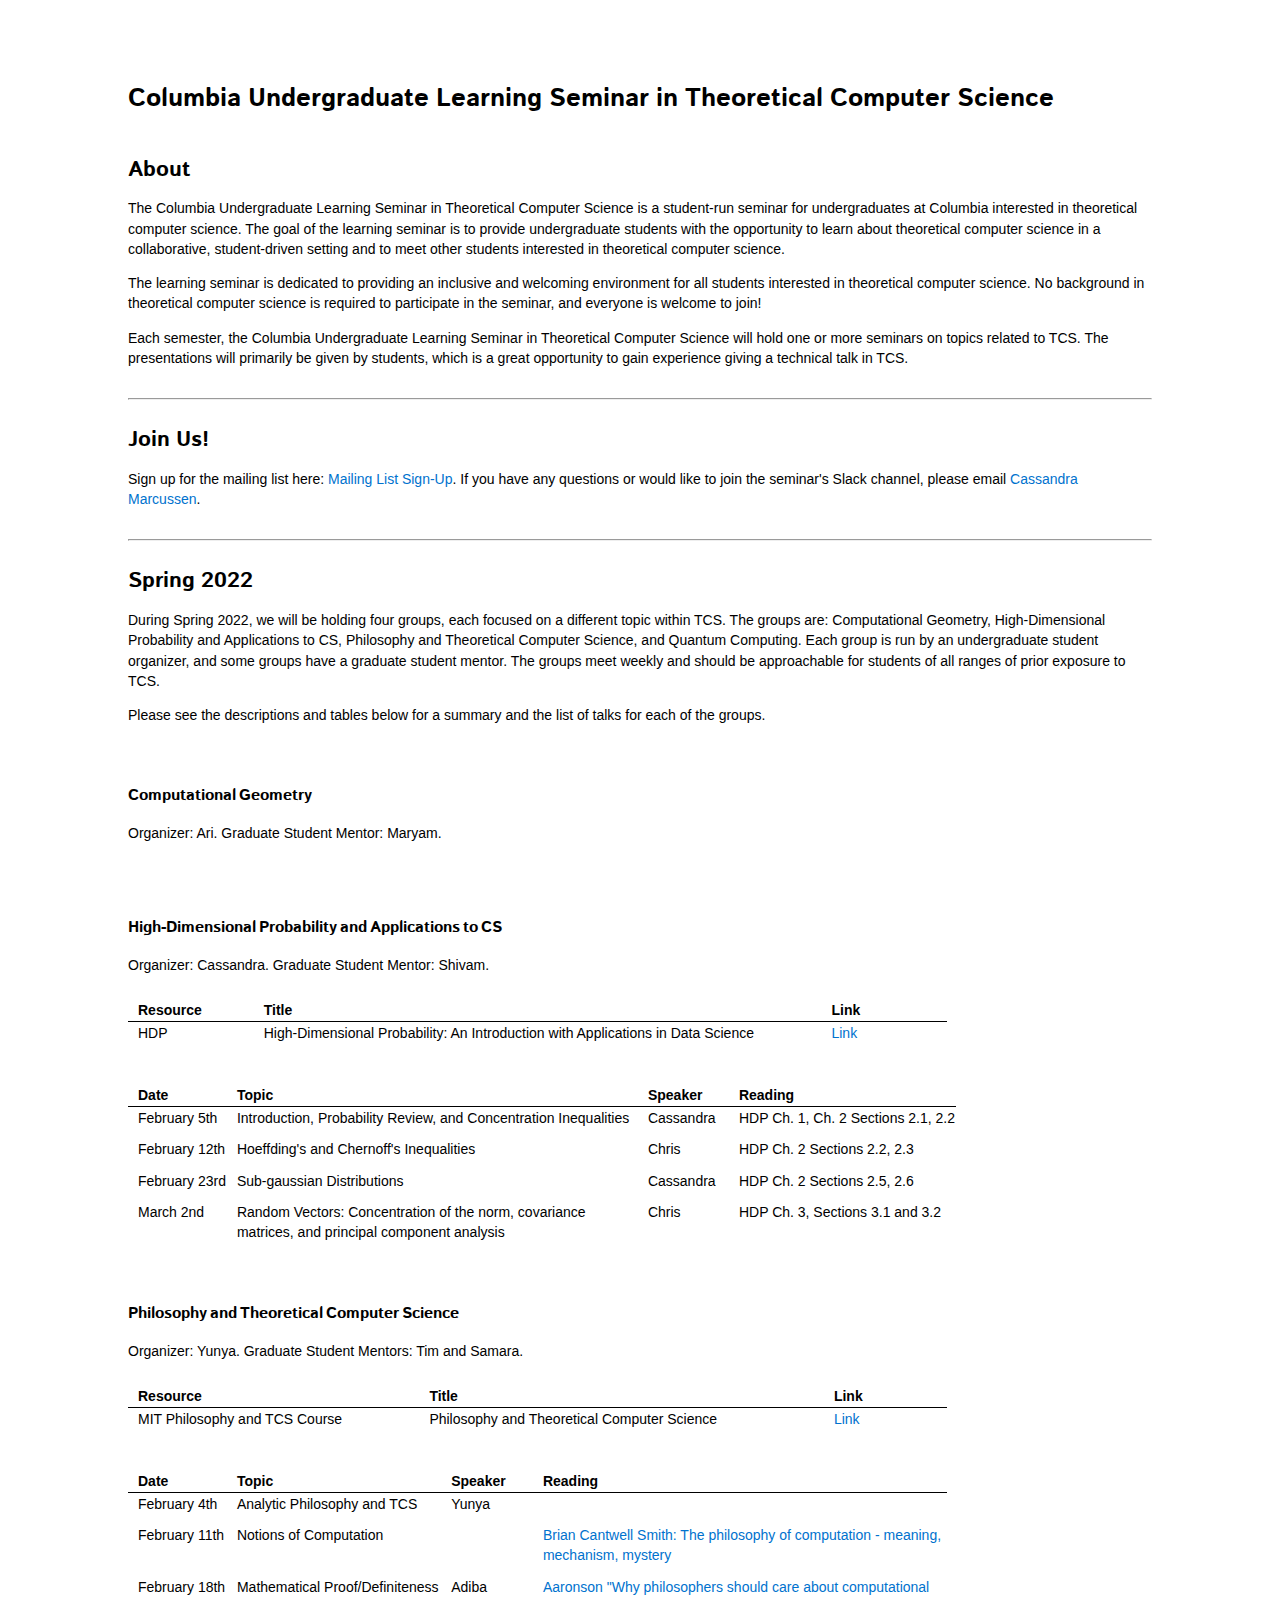
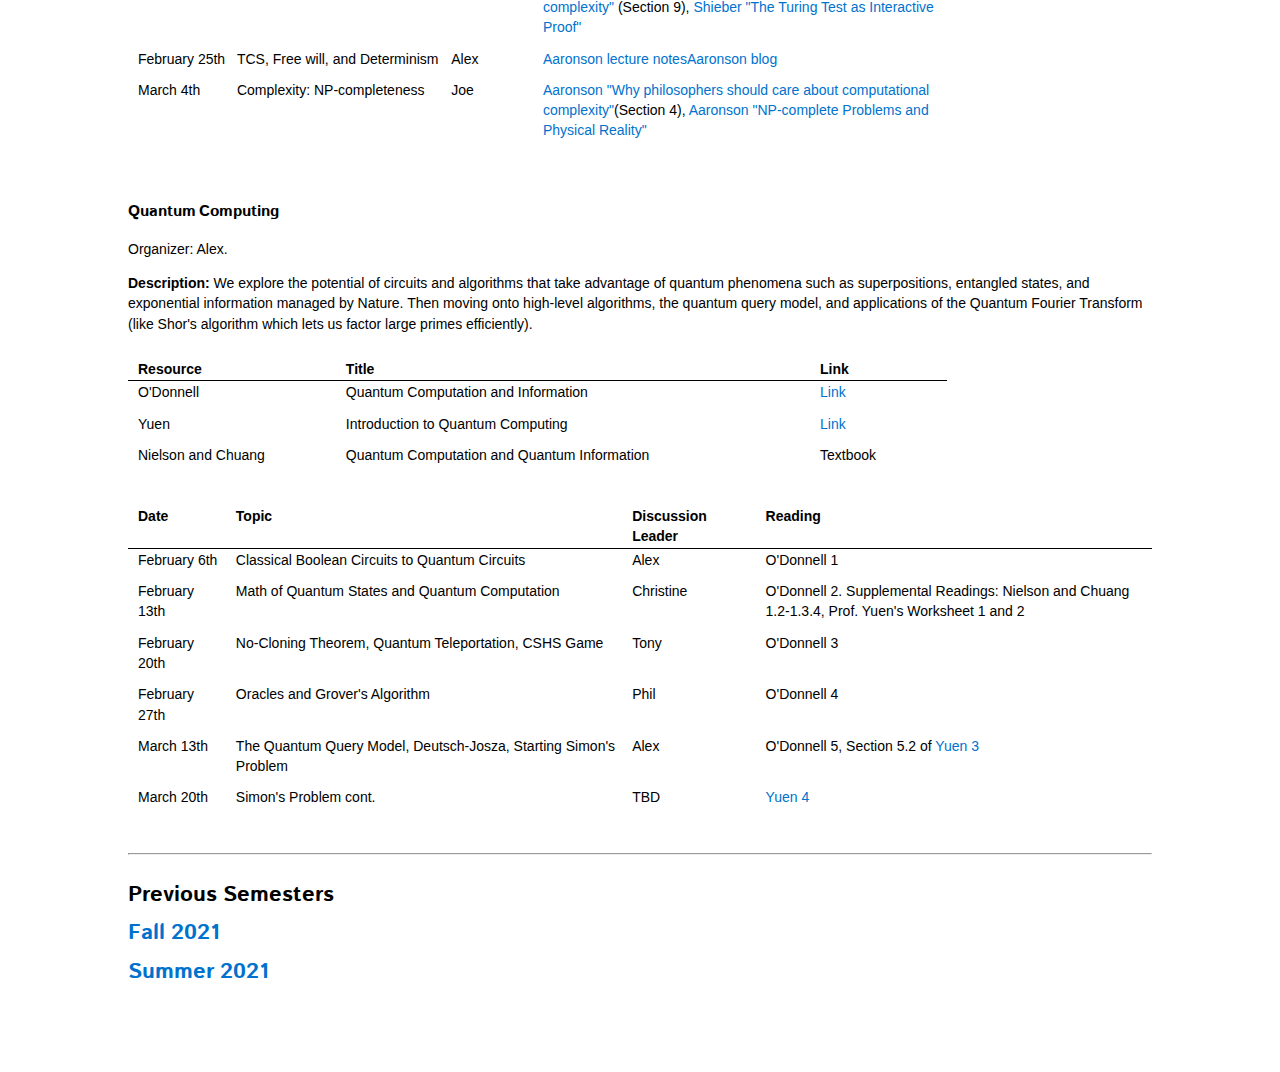
==== commit 6c88cb21: "Philosophy and TCS group content" ====
--- a/undergrad-tcs-seminar/index.html
+++ b/undergrad-tcs-seminar/index.html
@@ -154,19 +154,19 @@
         </div>
         <div class='fall21-group'>
             <h3>Philosophy and Theoretical Computer Science</h3>
-            <p>Organizer: Yunya. Graduate Student Mentor: Tim.</p>
+            <p>Organizer: Yunya. Graduate Student Mentors: Tim and Samara.</p>
             <!--p><b>Description:</b> </p-->
             <div style="height: 10px;"></div>
-            <!--table>
-                <tr>
-                    <th>Resource</th>
-                    <th>Title</th>
-                    <th>Link</th>
-                </tr>
-                <tr>
-                    <td>?</td>
-                    <td>?</td>
-                    <td><a href="?">Link</a></td>
+            <table>
+                <tr>
+                    <th>Resource</th>
+                    <th>Title</th>
+                    <th>Link</th>
+                </tr>
+                <tr>
+                    <td>MIT Philosophy and TCS Course</td>
+                    <td>Philosophy and Theoretical Computer Science</td>
+                    <td><a href="https://stellar.mit.edu/S/course/6/fa11/6.893/index.html">Link</a></td>
                 </tr>
             </table>
             <div style="height: 30px;"></div>
@@ -178,12 +178,38 @@
                     <th>Reading</th>
                 </tr>
                 <tr>
-                    <td>?</td>
-                    <td>?</td>
-                    <td>?</td>
-                    <td>?</td>
-                </tr>
-            </table-->
+                    <td>February 4th</td>
+                    <td>Analytic Philosophy and TCS</td>
+                    <td>Yunya</td>
+                    <td></td>
+                </tr>
+                <tr>
+                    <td>February 11th</td>
+                    <td>Notions of Computation</td>
+                    <td></td>
+                    <td><a href="https://www.youtube.com/watch?v=USF1H70bRl0&ab_channel=Andr%C3%A9SouzaLemos">Brian Cantwell Smith: The philosophy of computation - meaning, mechanism, mystery
+                    </a></td>
+                </tr>
+                <tr>
+                    <td>February 18th</td>
+                    <td>Mathematical Proof/Definiteness</td>
+                    <td>Adiba</td>
+                    <td><a href="https://www.scottaaronson.com/papers/philos.pdf">Aaronson "Why philosophers should care about computational complexity" </a>(Section 9), <a href="https://onlinelibrary.wiley.com/doi/full/10.1111/j.1468-0068.2007.00636.x">Shieber "The Turing Test as Interactive Proof"</a></td>
+                </tr>
+                <tr>
+                    <td>February 25th</td>
+                    <td>TCS, Free will, and Determinism</td>
+                    <td>Alex</td>
+                    <td><a href="https://www.scottaaronson.com/democritus/lec18.html">Aaronson lecture notes</a><a href="https://scottaaronson.blog/?p=30">Aaronson blog</a></td>
+                </tr>
+                <tr>
+                    <td>March 4th</td>
+                    <td>Complexity: NP-completeness</td>
+                    <td>Joe</td>
+                    <td><a href="https://www.scottaaronson.com/papers/philos.pdf">Aaronson "Why philosophers should care about computational complexity"</a>(Section 4), <a href="https://www.scottaaronson.com/papers/npcomplete.pdf">Aaronson "NP-complete Problems and Physical Reality"
+                    </a></td>
+                </tr>
+            </table>
         </div>
         <div class='fall21-group'>
             <h3>Quantum Computing</h3>
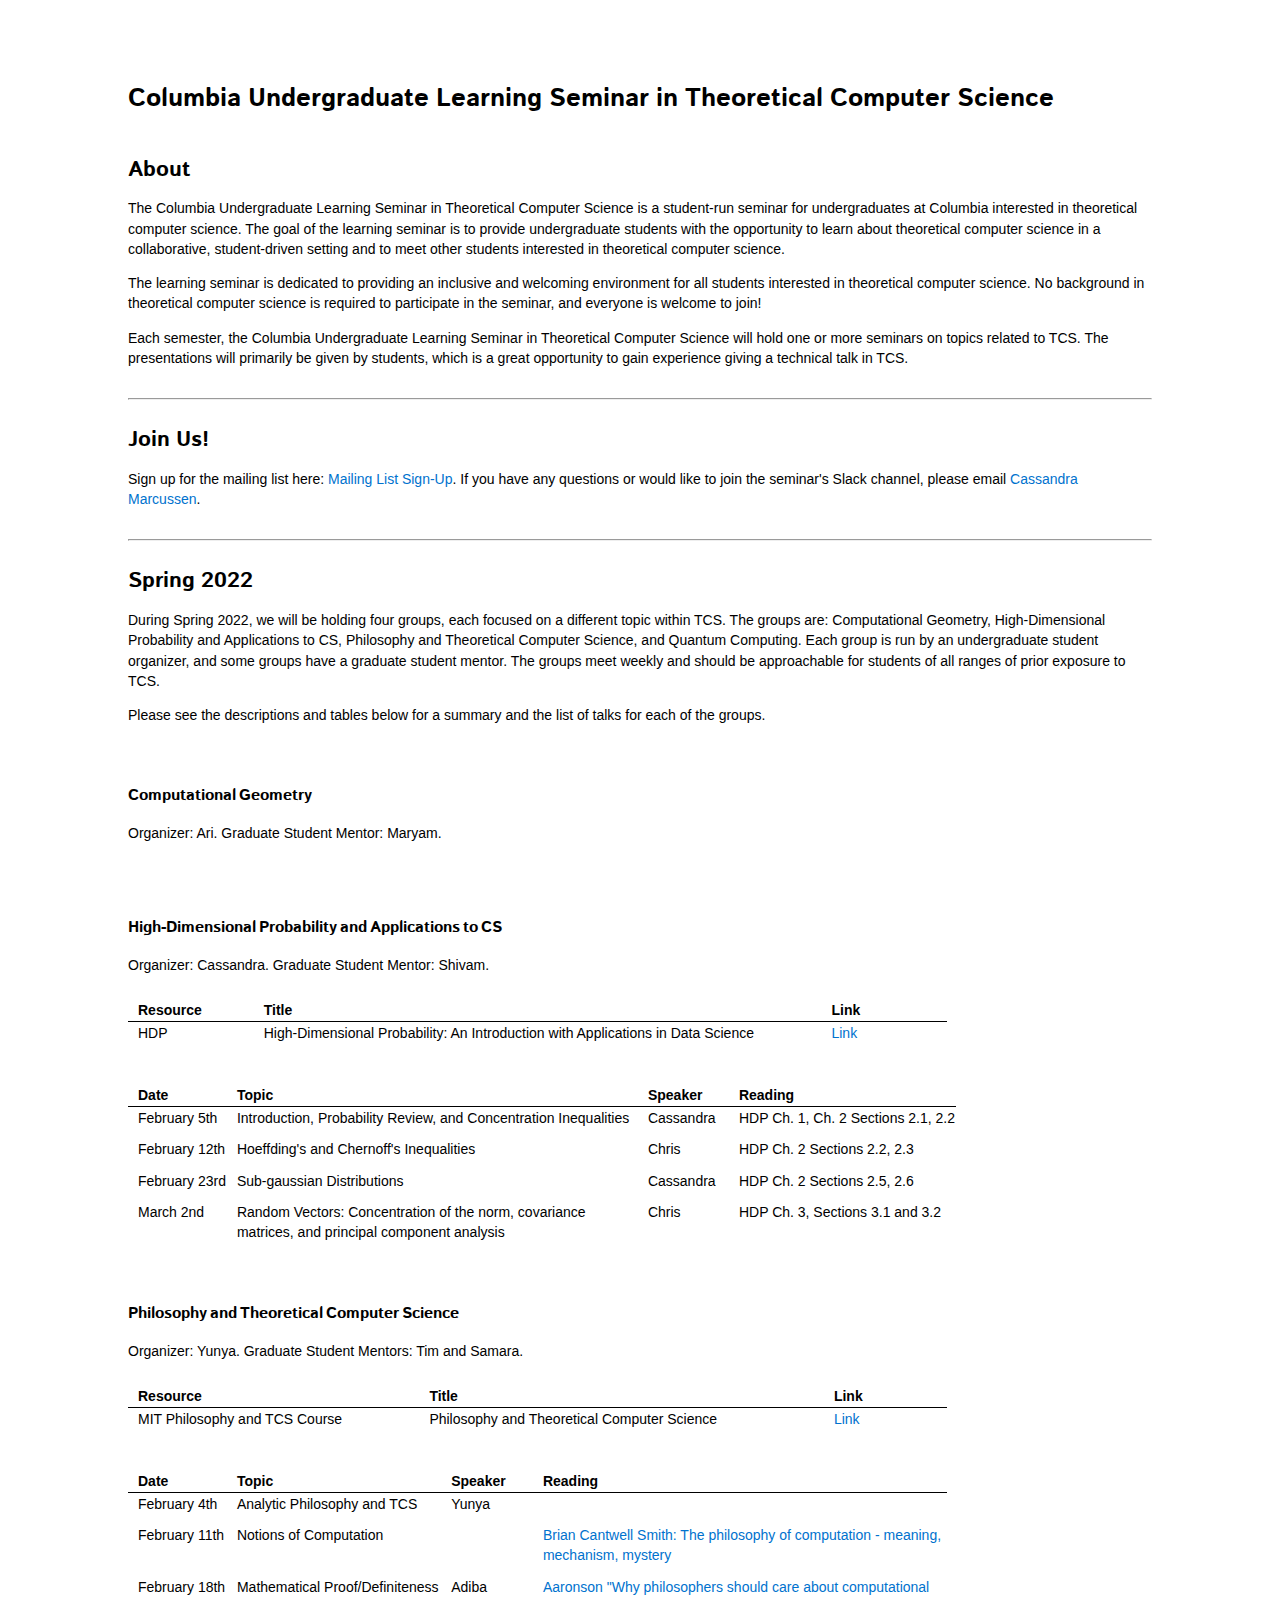
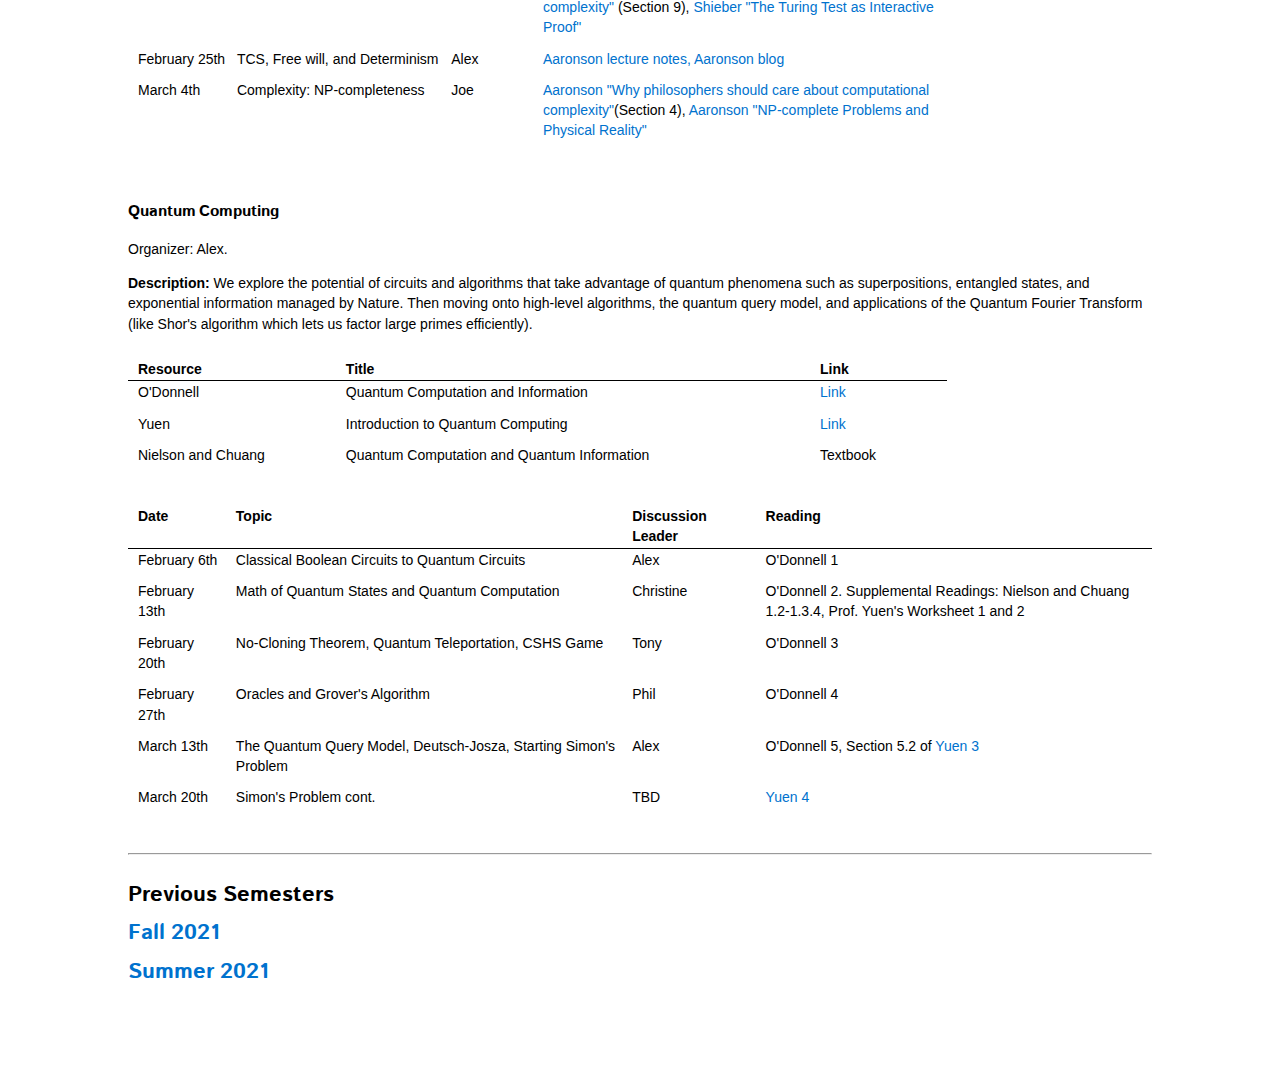
==== commit d8ec7535: "Fix typo" ====
--- a/undergrad-tcs-seminar/index.html
+++ b/undergrad-tcs-seminar/index.html
@@ -200,7 +200,7 @@
                     <td>February 25th</td>
                     <td>TCS, Free will, and Determinism</td>
                     <td>Alex</td>
-                    <td><a href="https://www.scottaaronson.com/democritus/lec18.html">Aaronson lecture notes</a><a href="https://scottaaronson.blog/?p=30">Aaronson blog</a></td>
+                    <td><a href="https://www.scottaaronson.com/democritus/lec18.html">Aaronson lecture notes</a><a href="https://scottaaronson.blog/?p=30">, Aaronson blog</a></td>
                 </tr>
                 <tr>
                     <td>March 4th</td>
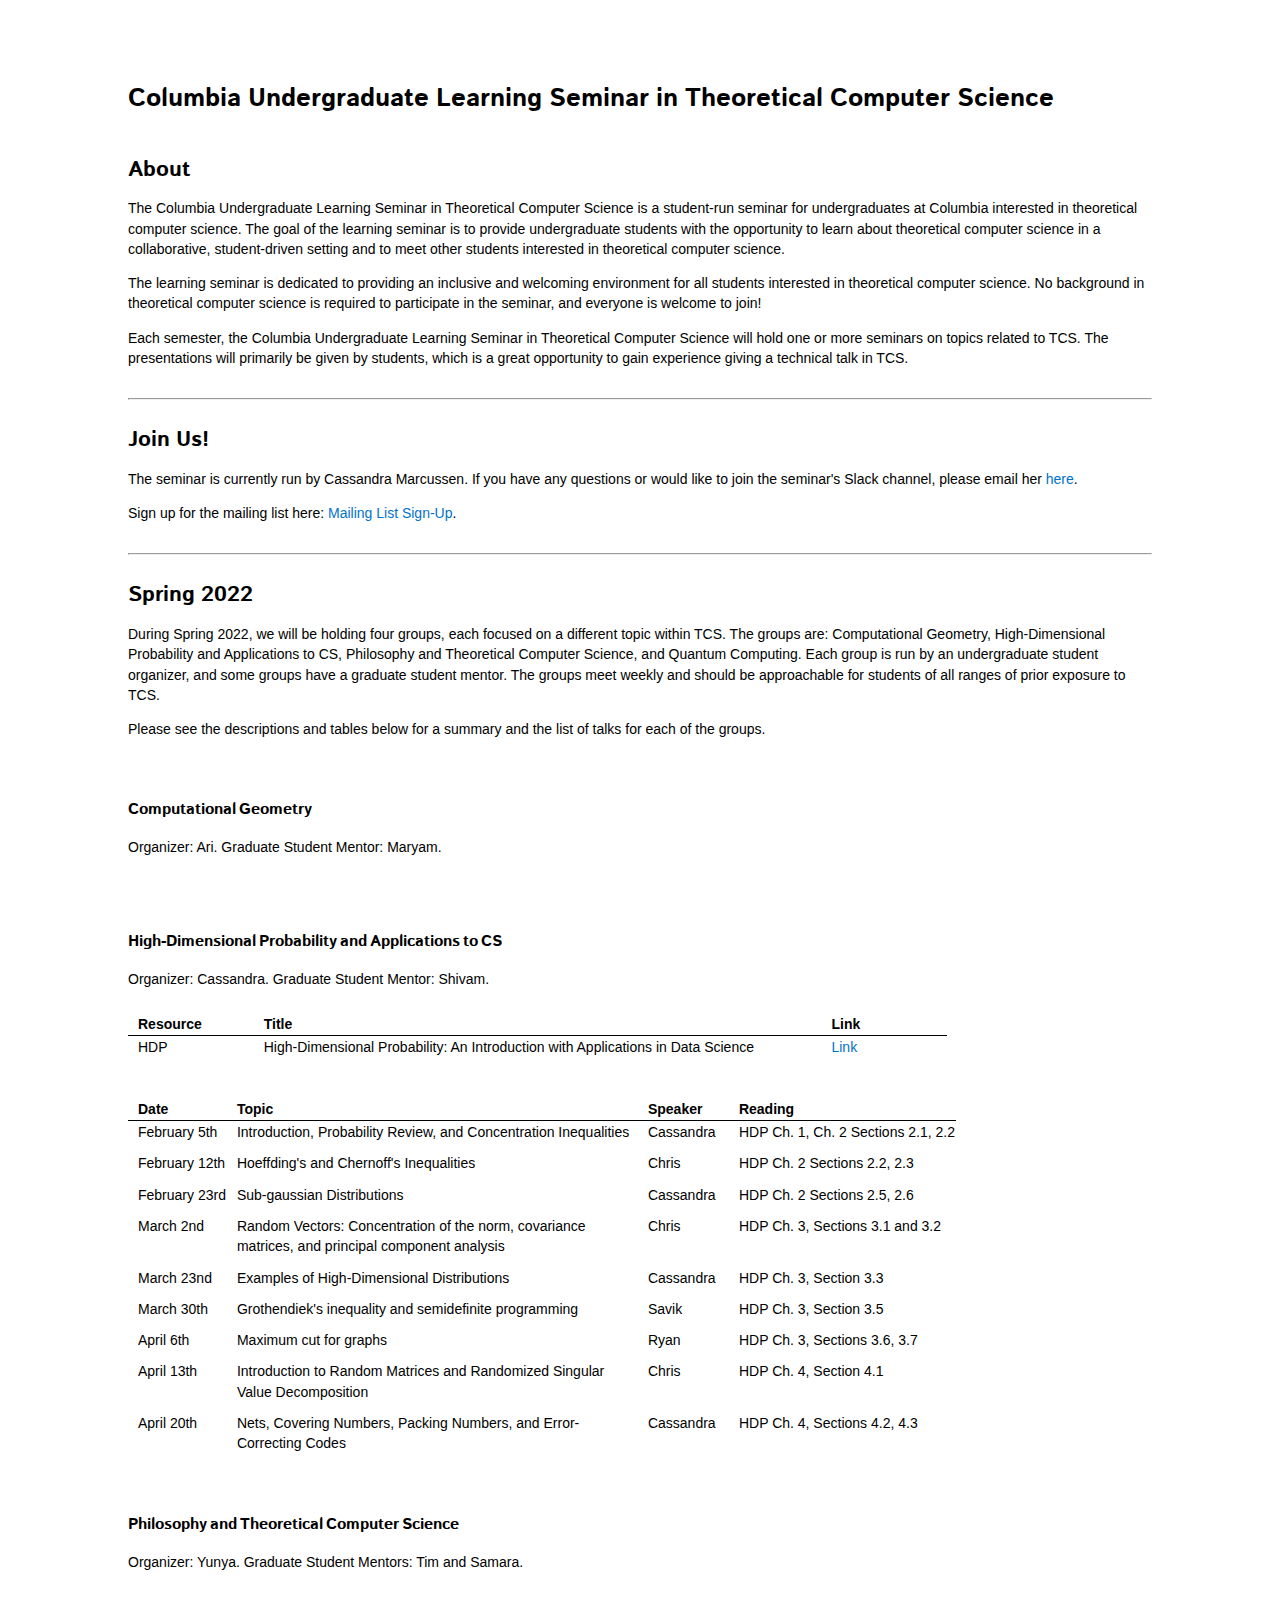
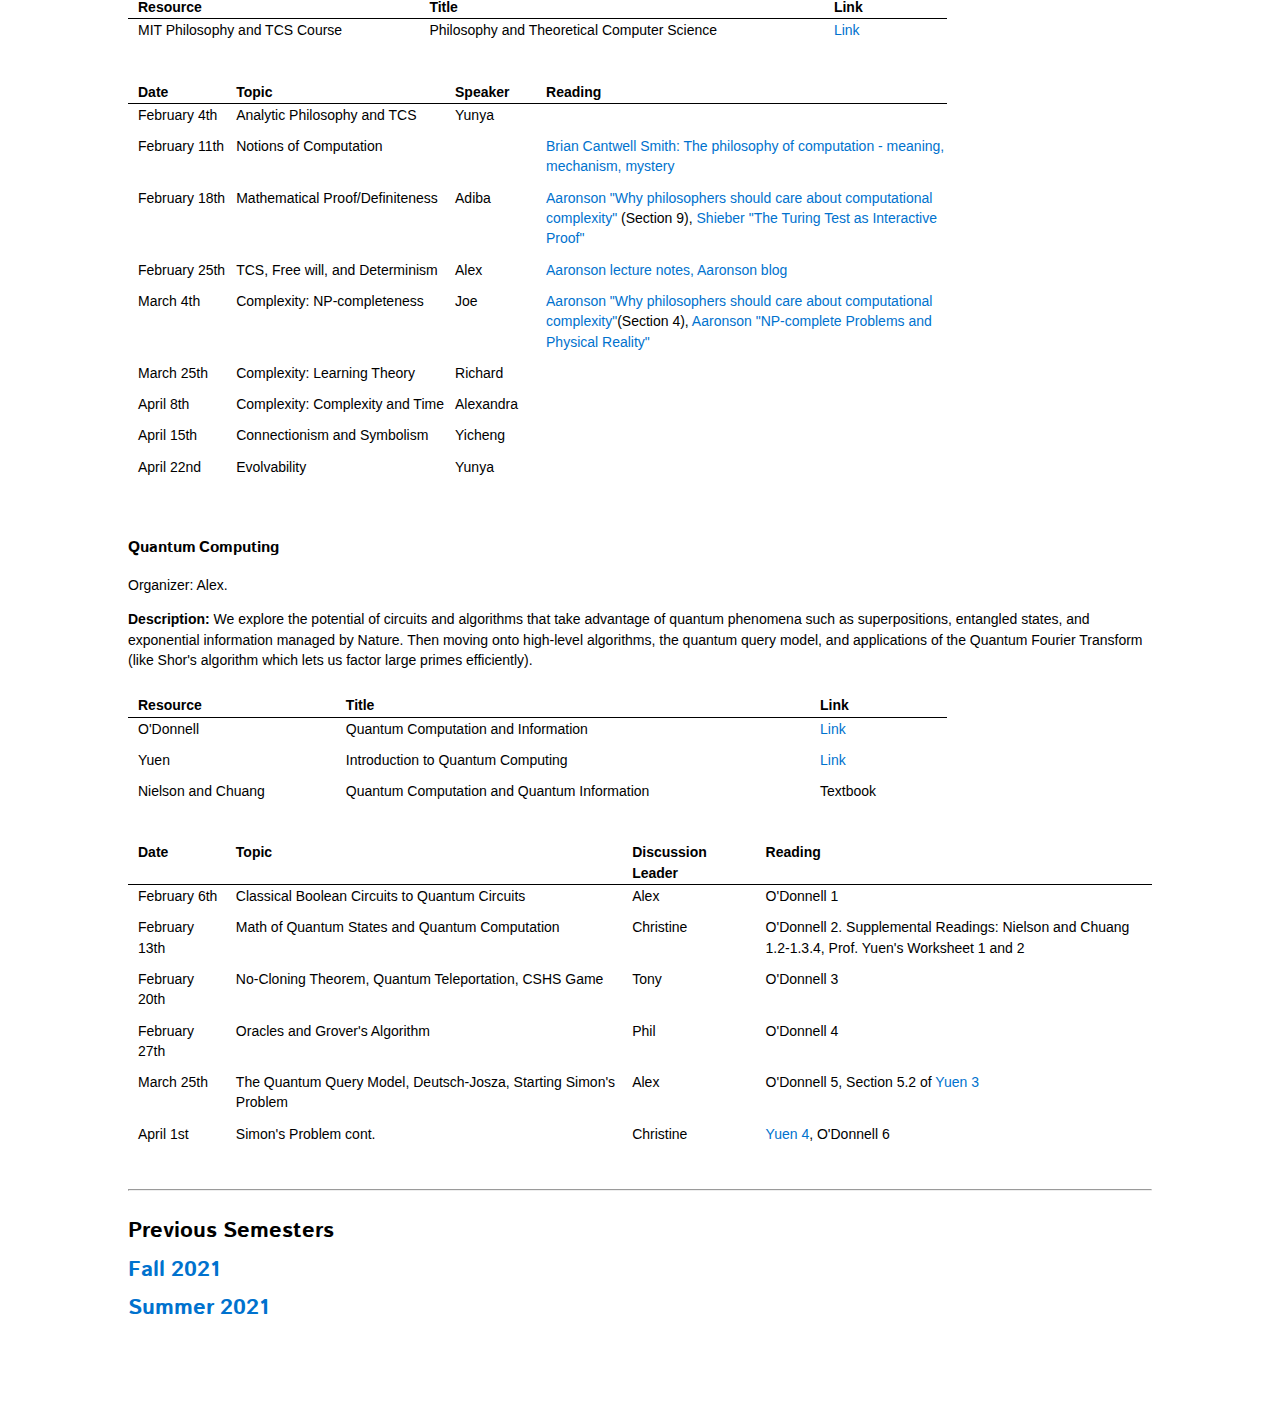
==== commit 2ccc1a08: "Update index.html with group content" ====
--- a/undergrad-tcs-seminar/index.html
+++ b/undergrad-tcs-seminar/index.html
@@ -56,9 +56,11 @@
     </p>
     <hr>
     <h2>Join Us!</h2>
-    Sign up for the mailing list here: <a href="https://forms.gle/4WubgZShWTWrSktM9">Mailing List Sign-Up</a>.
-
-    If you have any questions or would like to join the seminar's Slack channel, please email <a href="mailto:cem2242@columbia.edu?subject=%5BUndergrad TCS Seminar%5D">Cassandra Marcussen</a>.
+    <p>The seminar is currently run by Cassandra Marcussen. If you have any questions or would like to join the seminar's Slack channel, please email her <a href="mailto:cem2242@columbia.edu?subject=%5BUndergrad TCS Seminar%5D">here</a>.
+    </p>
+    <p>Sign up for the mailing list here: <a href="https://forms.gle/4WubgZShWTWrSktM9">Mailing List Sign-Up</a>.
+    </p>
+   
 
     <hr>
     <h2> Spring 2022
@@ -149,6 +151,36 @@
                     <td>Chris</td>
                     <td>HDP Ch. 3, Sections 3.1 and 3.2</td>
                 </tr>
+                <tr>
+                    <td>March 23nd</td>
+                    <td>Examples of High-Dimensional Distributions</td>
+                    <td>Cassandra</td>
+                    <td>HDP Ch. 3, Section 3.3</td>
+                </tr>
+                <tr>
+                    <td>March 30th</td>
+                    <td>Grothendiek's inequality and semidefinite programming</td>
+                    <td>Savik</td>
+                    <td>HDP Ch. 3, Section 3.5</td>
+                </tr>
+                <tr>
+                    <td>April 6th</td>
+                    <td>Maximum cut for graphs</td>
+                    <td>Ryan</td>
+                    <td>HDP Ch. 3, Sections 3.6, 3.7</td>
+                </tr>
+                <tr>
+                    <td>April 13th</td>
+                    <td>Introduction to Random Matrices and Randomized Singular Value Decomposition</td>
+                    <td>Chris</td>
+                    <td>HDP Ch. 4, Section 4.1</td>
+                </tr>
+                <tr>
+                    <td>April 20th</td>
+                    <td>Nets, Covering Numbers, Packing Numbers, and Error-Correcting Codes</td>
+                    <td>Cassandra</td>
+                    <td>HDP Ch. 4, Sections 4.2, 4.3</td>
+                </tr>
             </table>
             </table>
         </div>
@@ -209,6 +241,30 @@
                     <td><a href="https://www.scottaaronson.com/papers/philos.pdf">Aaronson "Why philosophers should care about computational complexity"</a>(Section 4), <a href="https://www.scottaaronson.com/papers/npcomplete.pdf">Aaronson "NP-complete Problems and Physical Reality"
                     </a></td>
                 </tr>
+                <tr>
+                    <td>March 25th</td>
+                    <td>Complexity: Learning Theory</td>
+                    <td>Richard</td>
+                    <td></td>
+                </tr>
+                <tr>
+                    <td>April 8th</td>
+                    <td>Complexity: Complexity and Time</td>
+                    <td>Alexandra</td>
+                    <td></td>
+                </tr>
+                <tr>
+                    <td>April 15th</td>
+                    <td>Connectionism and Symbolism</td>
+                    <td>Yicheng</td>
+                    <td></td>
+                </tr>
+                <tr>
+                    <td>April 22nd</td>
+                    <td>Evolvability</td>
+                    <td>Yunya</td>
+                    <td></td>
+                </tr>
             </table>
         </div>
         <div class='fall21-group'>
@@ -271,16 +327,16 @@
                     <td>O'Donnell 4</td>
                 </tr>
                 <tr>
-                    <td>March 13th</td>
+                    <td>March 25th</td>
                     <td>The Quantum Query Model, Deutsch-Josza, Starting Simon's Problem</td>
                     <td>Alex</td>
                     <td>O'Donnell 5, Section 5.2 of <a href="https://henryyuen.net/fall2018/scribe3.pdf">Yuen 3</a></td>
                 </tr>
                 <tr>
-                    <td>March 20th</td>
+                    <td>April 1st</td>
                     <td>Simon's Problem cont.</td>
-                    <td>TBD</td>
-                    <td><a href="https://henryyuen.net/fall2018/scribe4.pdf">Yuen 4</a></td>
+                    <td>Christine</td>
+                    <td><a href="https://henryyuen.net/fall2018/scribe4.pdf">Yuen 4</a>, O'Donnell 6</td>
                 </tr>
             </table>
         </div>
@@ -292,4 +348,4 @@
     <h2>
         <a href="summer2021.html">Summer 2021</a>
     </h2>
-</body>+</body>
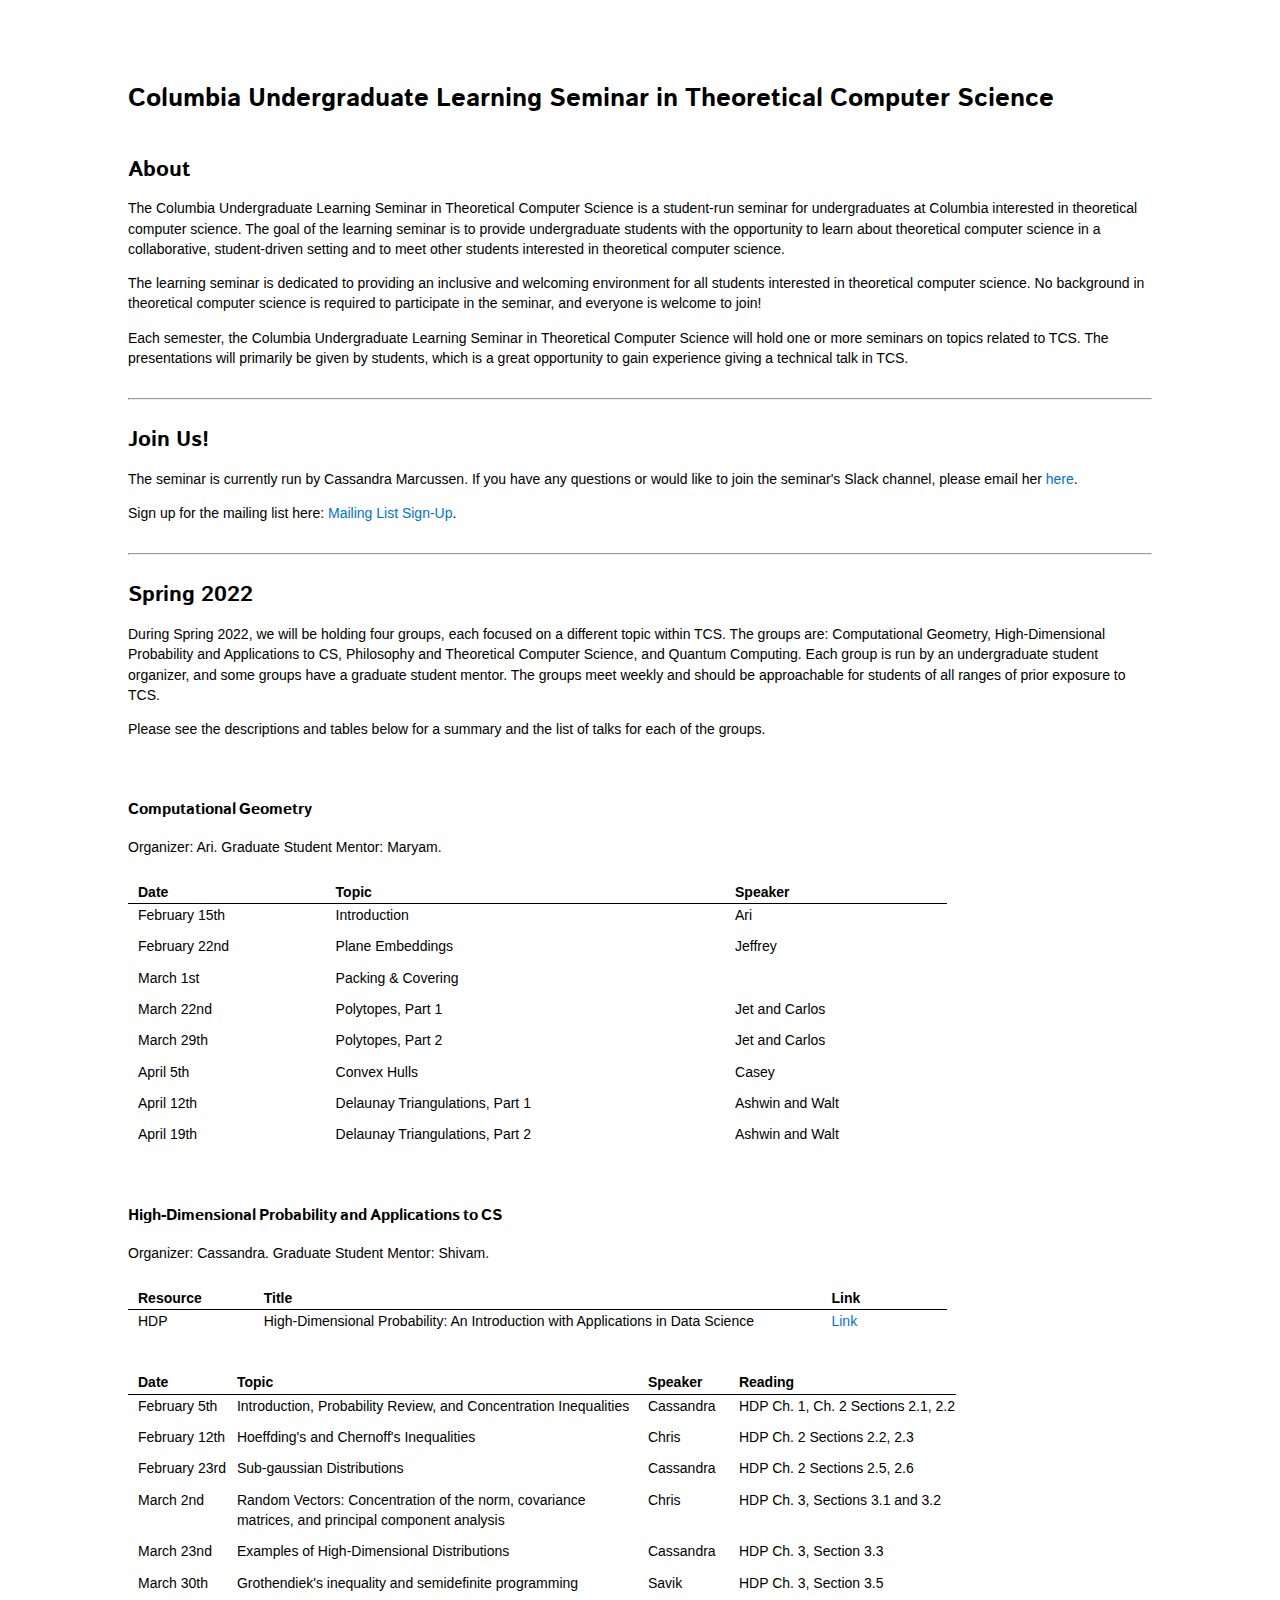
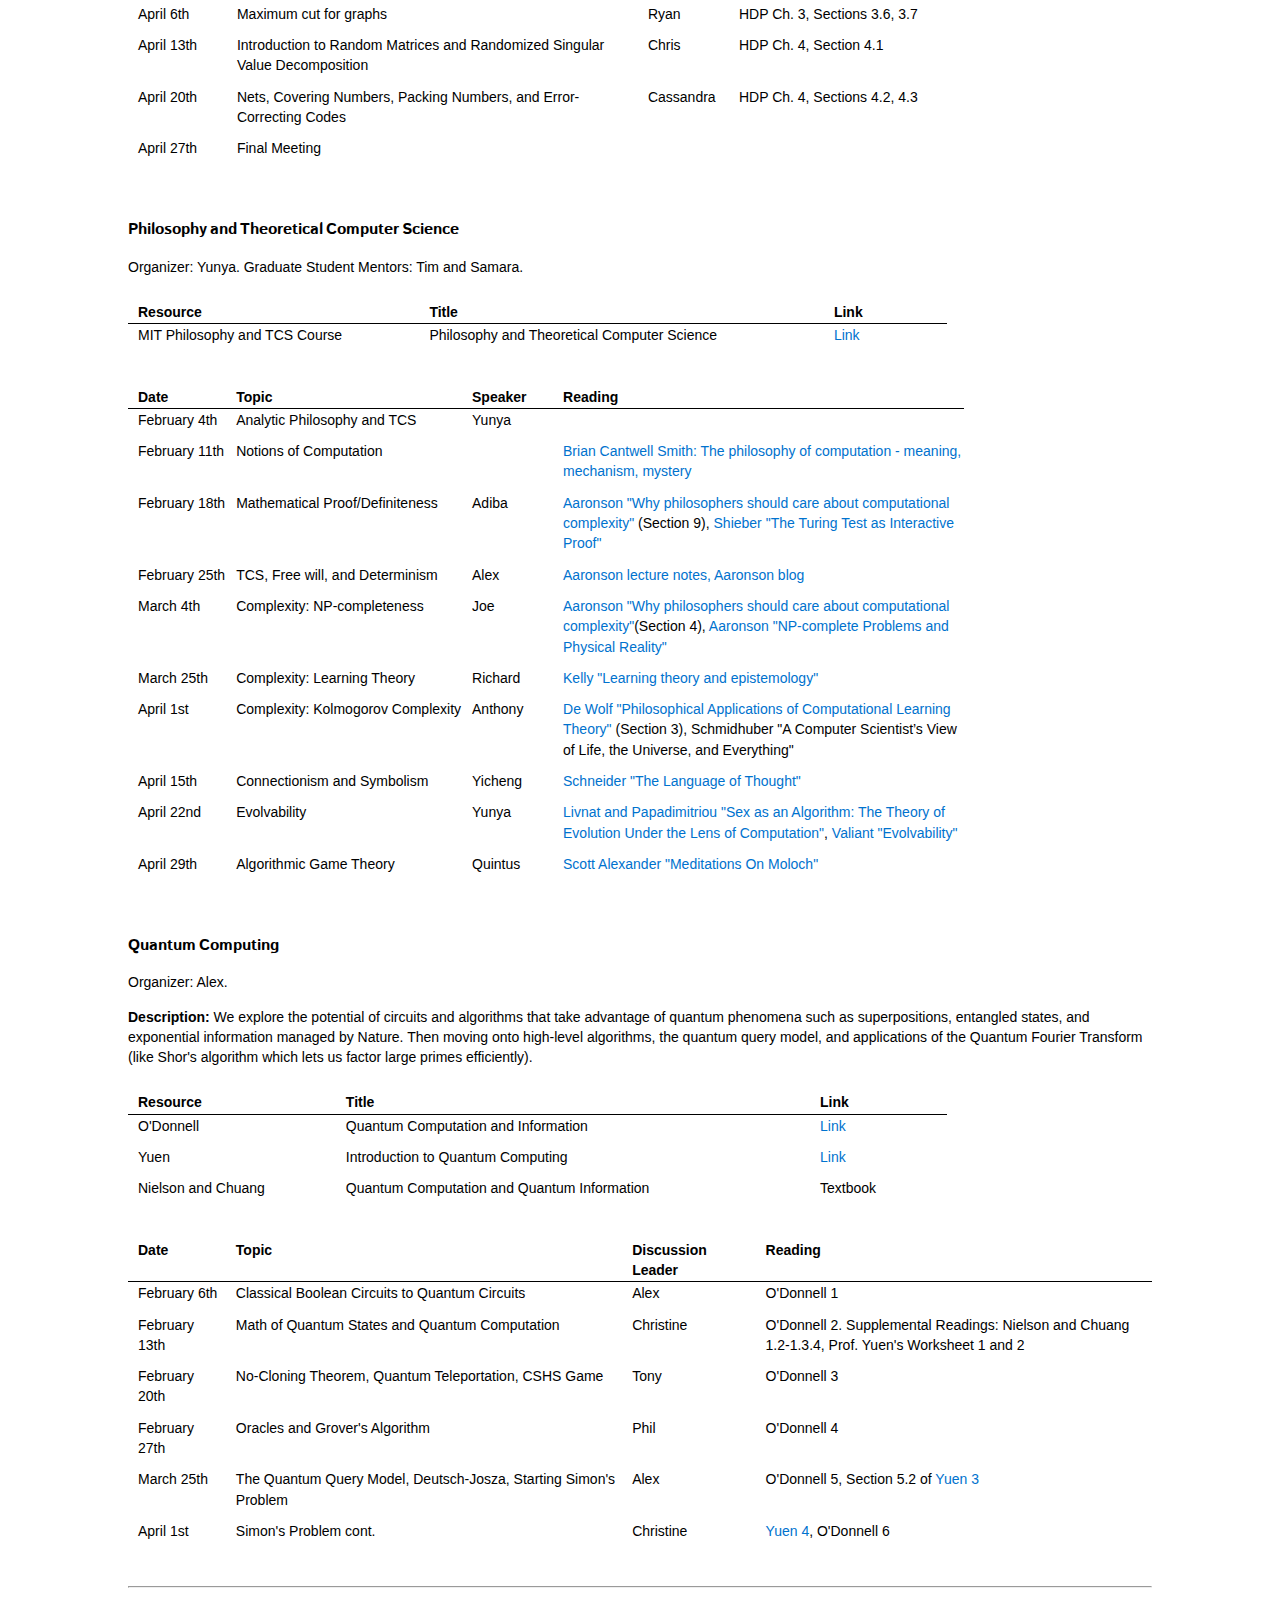
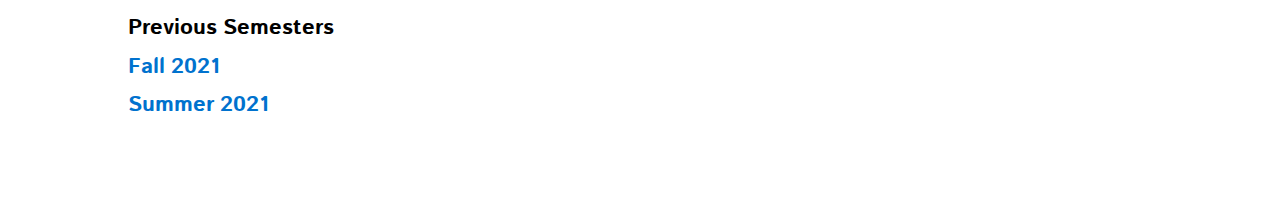
==== commit 46eabac3: "Updating Spring 2022 group meetings" ====
--- a/undergrad-tcs-seminar/index.html
+++ b/undergrad-tcs-seminar/index.html
@@ -86,6 +86,72 @@
                     <td><a href="?">Link</a></td>
                 </tr>
             </table>
+            <div style="height: 30px;"></div-->
+            <table>
+                <tr>
+                    <th>Date</th>
+                    <th>Topic</th>
+                    <th>Speaker</th>
+                </tr>
+                <tr>
+                    <td>February 15th</td>
+                    <td>Introduction</td>
+                    <td>Ari</td>
+                </tr>
+                <tr>
+                    <td>February 22nd</td>
+                    <td>Plane Embeddings</td>
+                    <td>Jeffrey</td>
+                </tr>
+                <tr>
+                    <td>March 1st</td>
+                    <td>Packing & Covering</td>
+                    <td></td>
+                </tr>
+                <tr>
+                    <td>March 22nd</td>
+                    <td>Polytopes, Part 1</td>
+                    <td>Jet and Carlos</td>
+                </tr>
+                <tr>
+                    <td>March 29th</td>
+                    <td>Polytopes, Part 2</td>
+                    <td>Jet and Carlos</td>
+                </tr>
+                <tr>
+                    <td>April 5th</td>
+                    <td>Convex Hulls</td>
+                    <td>Casey</td>
+                </tr>
+                <tr>
+                    <td>April 12th</td>
+                    <td>Delaunay Triangulations, Part 1</td>
+                    <td>Ashwin and Walt</td>
+                </tr>
+                <tr>
+                    <td>April 19th</td>
+                    <td>Delaunay Triangulations, Part 2</td>
+                    <td>Ashwin and Walt</td>
+                </tr>
+            </table>
+        </div>
+
+        <div class='fall21-group'>
+            <h3>High-Dimensional Probability and Applications to CS</h3>
+            <p>Organizer: Cassandra. Graduate Student Mentor: Shivam.</p>
+            <div style="height: 10px;"></div>
+            <table>
+                <tr>
+                    <th>Resource</th>
+                    <th>Title</th>
+                    <th>Link</th>
+                </tr>
+                <tr>
+                    <td>HDP</td>
+                    <td>High-Dimensional Probability: An Introduction with Applications in Data Science</td>
+                    <td><a href="https://www.math.uci.edu/~rvershyn/papers/HDP-book/HDP-book.html#">Link</a></td>
+                </tr>
+            </table>
             <div style="height: 30px;"></div>
             <table>
                 <tr>
@@ -95,39 +161,6 @@
                     <th>Reading</th>
                 </tr>
                 <tr>
-                    <td>?</td>
-                    <td>?</td>
-                    <td>?</td>
-                    <td>?</td>
-                </tr>
-            </table-->
-        </div>
-
-        <div class='fall21-group'>
-            <h3>High-Dimensional Probability and Applications to CS</h3>
-            <p>Organizer: Cassandra. Graduate Student Mentor: Shivam.</p>
-            <div style="height: 10px;"></div>
-            <table>
-                <tr>
-                    <th>Resource</th>
-                    <th>Title</th>
-                    <th>Link</th>
-                </tr>
-                <tr>
-                    <td>HDP</td>
-                    <td>High-Dimensional Probability: An Introduction with Applications in Data Science</td>
-                    <td><a href="https://www.math.uci.edu/~rvershyn/papers/HDP-book/HDP-book.html#">Link</a></td>
-                </tr>
-            </table>
-            <div style="height: 30px;"></div>
-            <table>
-                <tr>
-                    <th>Date</th>
-                    <th>Topic</th>
-                    <th>Speaker</th>
-                    <th>Reading</th>
-                </tr>
-                <tr>
                     <td>February 5th</td>
                     <td>Introduction, Probability Review, and Concentration Inequalities</td>
                     <td>Cassandra</td>
@@ -180,6 +213,12 @@
                     <td>Nets, Covering Numbers, Packing Numbers, and Error-Correcting Codes</td>
                     <td>Cassandra</td>
                     <td>HDP Ch. 4, Sections 4.2, 4.3</td>
+                </tr>
+                <tr>
+                    <td>April 27th</td>
+                    <td>Final Meeting</td>
+                    <td></td>
+                    <td></td>
                 </tr>
             </table>
             </table>
@@ -245,25 +284,31 @@
                     <td>March 25th</td>
                     <td>Complexity: Learning Theory</td>
                     <td>Richard</td>
-                    <td></td>
-                </tr>
-                <tr>
-                    <td>April 8th</td>
-                    <td>Complexity: Complexity and Time</td>
-                    <td>Alexandra</td>
-                    <td></td>
+                    <td><a href="https://link.springer.com/chapter/10.1007/978-3-319-20451-2_33">Kelly "Learning theory and epistemology"</a></td>
+                </tr>
+                <tr>
+                    <td>April 1st</td>
+                    <td>Complexity: Kolmogorov Complexity</td>
+                    <td>Anthony</td>
+                    <td><a href="https://homepages.cwi.nl/~rdewolf/publ/philosophy/phthesis.pdf">De Wolf "Philosophical Applications of Computational Learning Theory"</a> (Section 3), Schmidhuber "A Computer Scientist’s View of Life, the Universe, and Everything"</td>
                 </tr>
                 <tr>
                     <td>April 15th</td>
                     <td>Connectionism and Symbolism</td>
                     <td>Yicheng</td>
-                    <td></td>
+                    <td><a href="https://schneiderwebsite.com/uploads/8/3/7/5/83756330/lot_for_the-routledge-companion-to-philosophy-of-psychology.pdf">Schneider "The Language of Thought"</a></td>
                 </tr>
                 <tr>
                     <td>April 22nd</td>
                     <td>Evolvability</td>
                     <td>Yunya</td>
-                    <td></td>
+                    <td><a href="https://dl.acm.org/doi/pdf/10.1145/2934662">Livnat and Papadimitriou "Sex as an Algorithm: The Theory of Evolution Under the Lens of Computation"</a>, <a href="https://dash.harvard.edu/bitstream/handle/1/2643031/Valiant_Evolvability.pdf">Valiant "Evolvability"</a></td>
+                </tr>
+                <tr>
+                    <td>April 29th</td>
+                    <td>Algorithmic Game Theory</td>
+                    <td>Quintus</td>
+                    <td><a href="https://www.slatestarcodexabridged.com/Meditations-On-Moloch">Scott Alexander "Meditations On Moloch"</a></td>
                 </tr>
             </table>
         </div>
